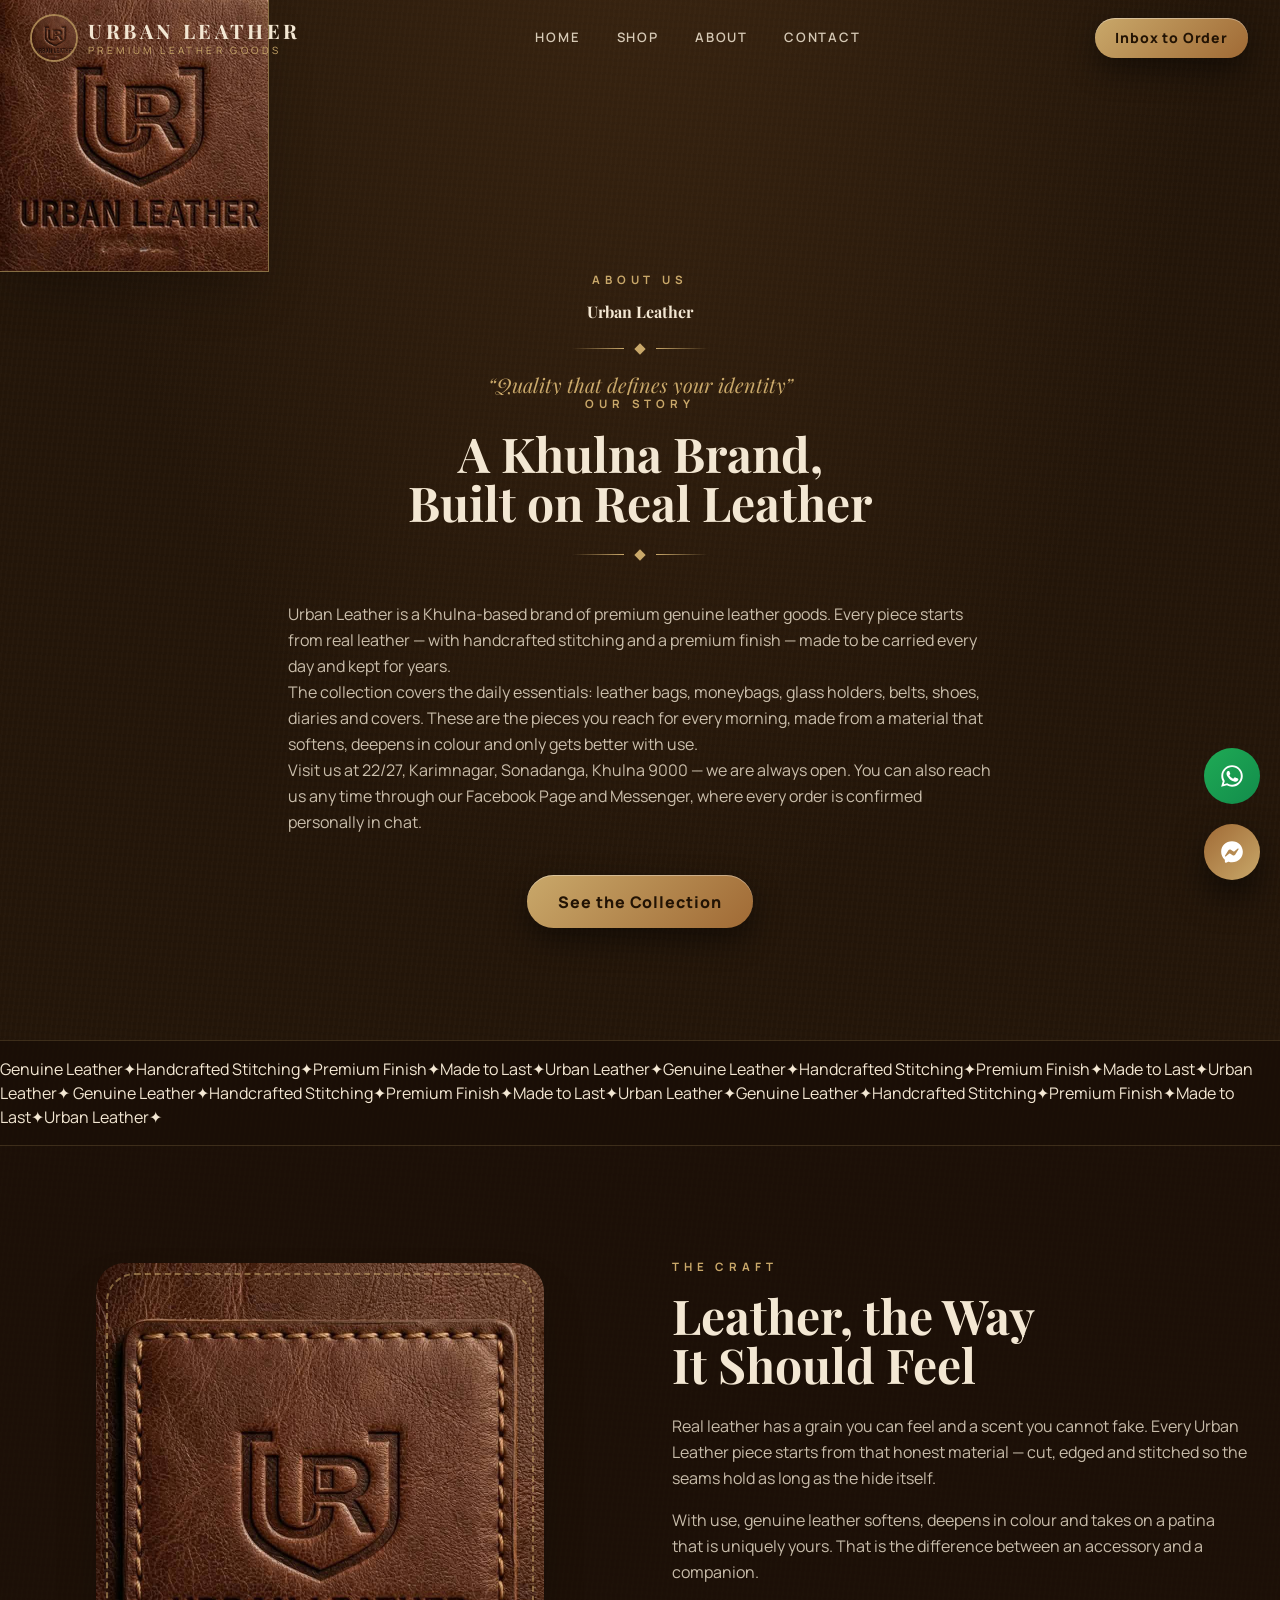
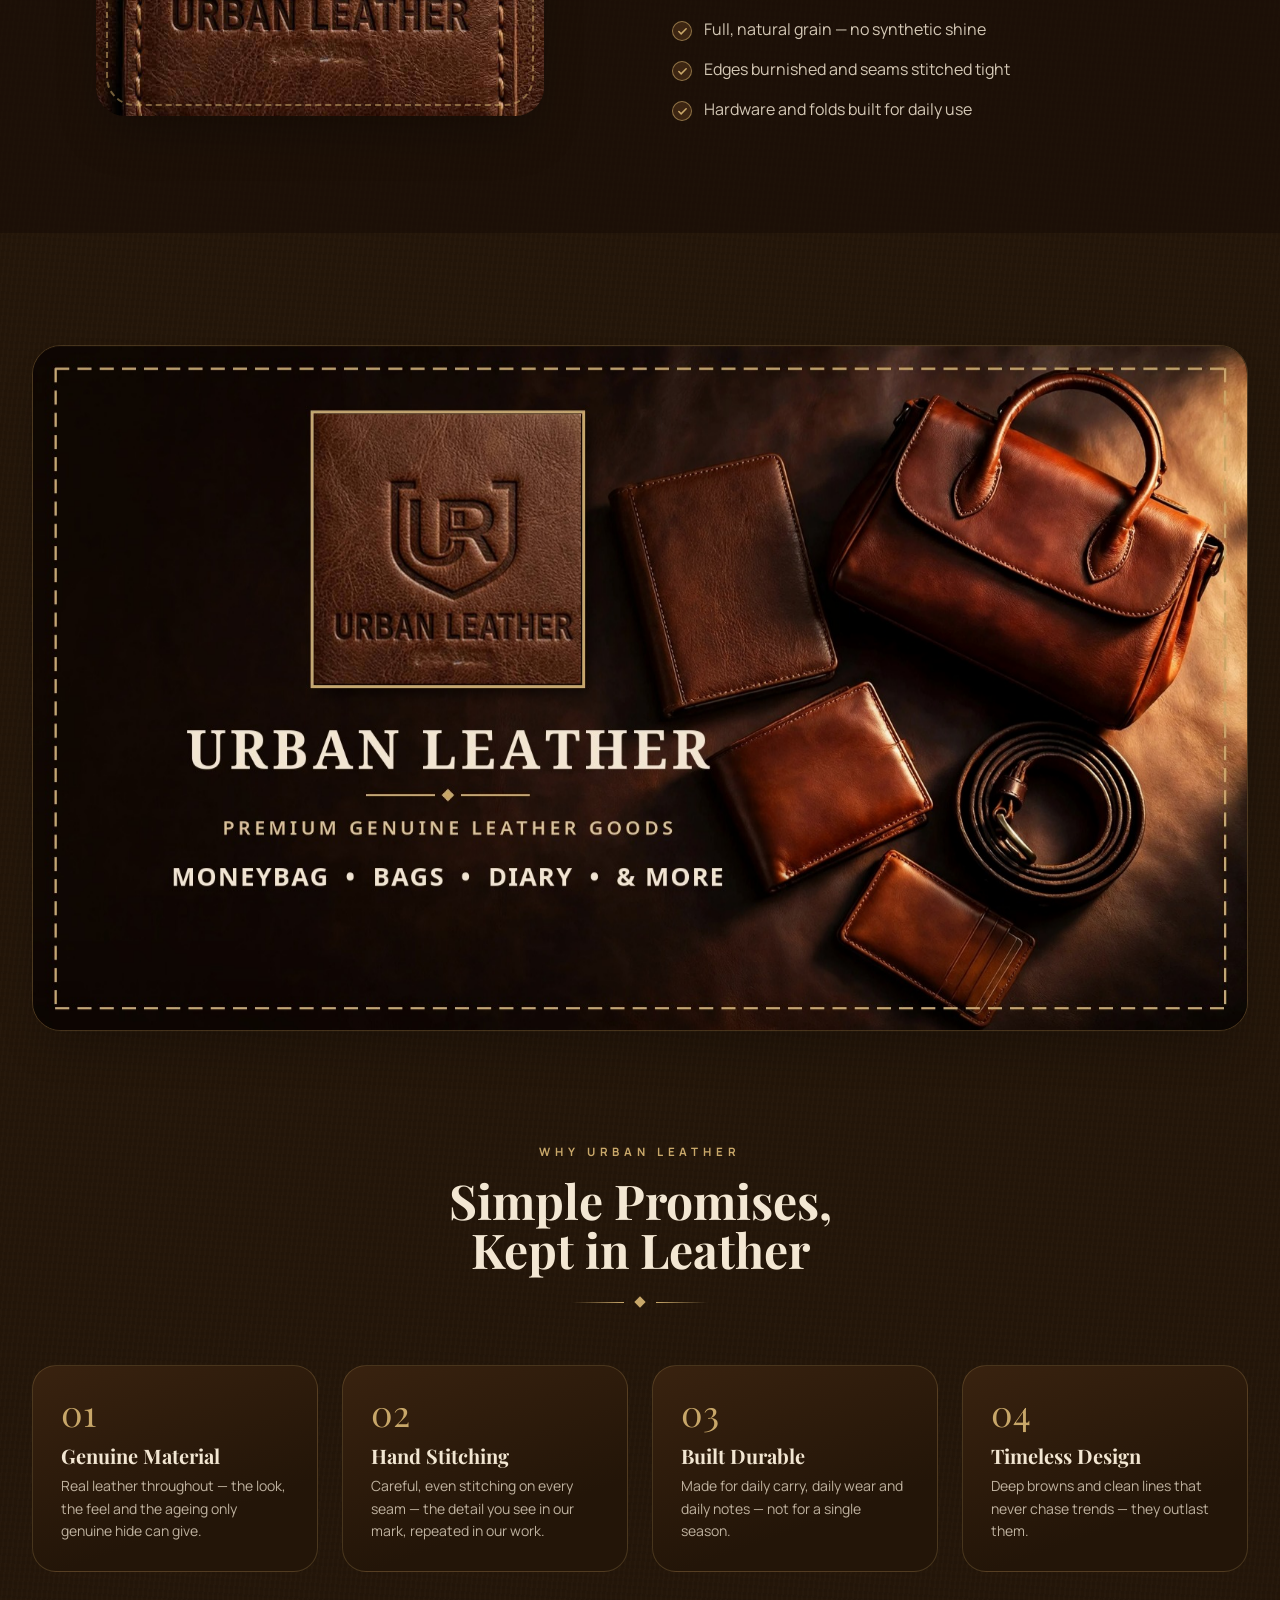
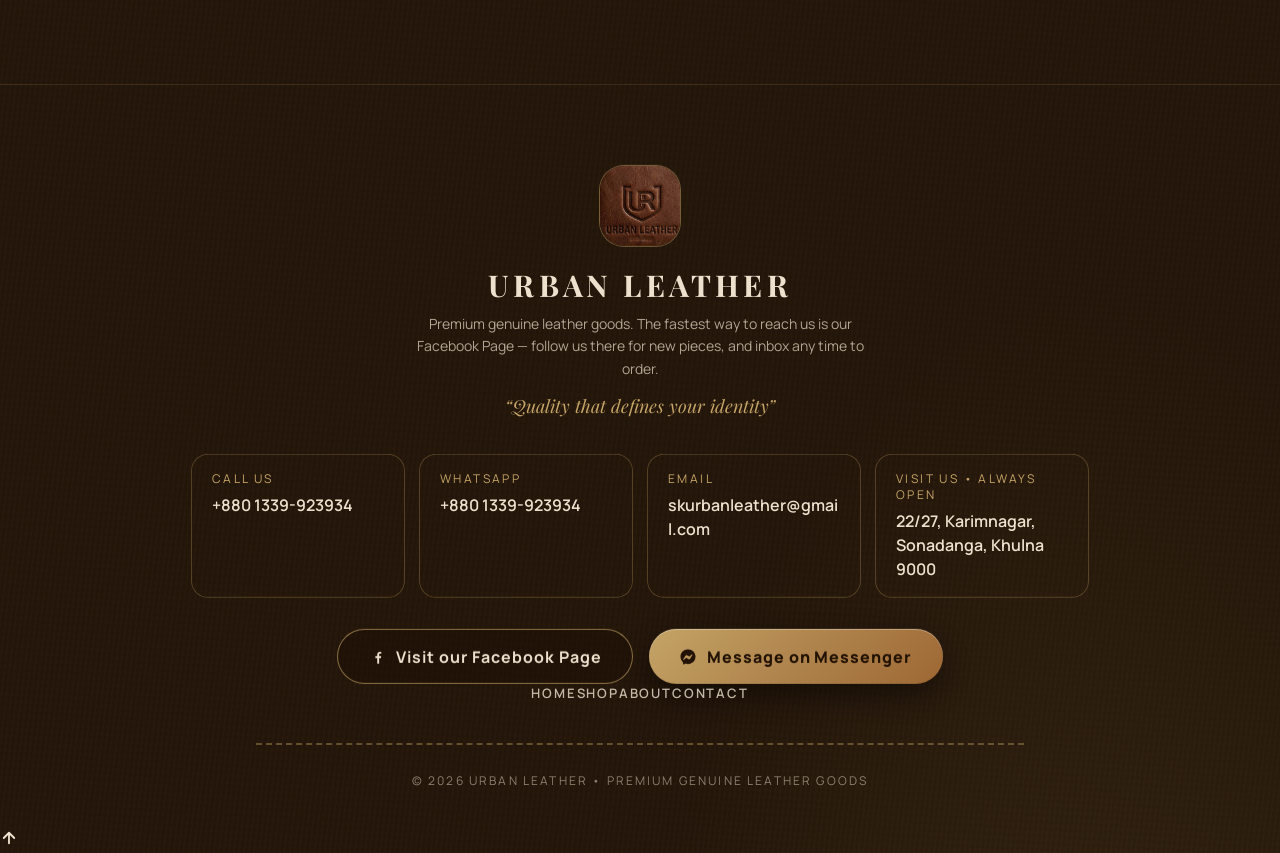
==== about.html @ 0a86188c "Multipage site: Shop, About, Contact pages" ====
<!DOCTYPE html>
<html lang="en">
<head>
<meta charset="UTF-8" />
<meta name="viewport" content="width=device-width, initial-scale=1.0" />
<title>About — Urban Leather</title>
<meta name="description" content="About Urban Leather — a Khulna-based premium genuine leather goods brand. Quality that defines your identity." />
<link rel="icon" type="image/png" href="assets/img/monogram.png" />
<link rel="preconnect" href="https://fonts.googleapis.com" />
<link rel="preconnect" href="https://fonts.gstatic.com" crossorigin />
<link href="https://fonts.googleapis.com/css2?family=Playfair+Display:ital,wght@0,500;0,600;0,700;0,800;1,500&family=Manrope:wght@400;500;600;700;800&display=swap" rel="stylesheet" />
<link rel="stylesheet" href="assets/css/style.css" />
<script>document.documentElement.classList.add('js-anim');</script>
</head>
<body class="leather-bg antialiased">

<!-- Page transition overlay -->
<div id="pageTransition" class="page-transition" aria-hidden="true">
  <img src="assets/img/monogram.png" alt="" class="w-24 h-24 rounded-[1.4rem] object-cover ring-1 ring-[#c9a86a]/60 shadow-2xl" />
</div>

<!-- ================= HEADER ================= -->
<header id="siteHeader" class="site-header fixed top-0 left-0 right-0 z-50">
  <div class="header-inner max-w-7xl mx-auto px-5 sm:px-8 h-[76px] flex items-center justify-between gap-4">
    <a href="index.html" class="flex items-center gap-3 shrink-0">
      <img src="assets/img/monogram.png" alt="Urban Leather monogram logo" class="w-11 h-11 rounded-full object-cover ring-2 ring-[#c9a86a]/70" />
      <span class="leading-none">
        <span class="display block text-lg sm:text-xl font-bold tracking-[0.18em] text-[#f3e7d3]">URBAN LEATHER</span>
        <span class="block text-[10px] tracking-[0.34em] text-[#c9a86a] mt-1">PREMIUM LEATHER GOODS</span>
      </span>
    </a>
    <nav class="hidden lg:flex items-center gap-9 text-[13px] font-semibold text-[#f3e7d3]/85" aria-label="Main navigation">
      <a class="nav-link" href="index.html">HOME</a>
      <a class="nav-link" href="shop.html">SHOP</a>
      <a class="nav-link nav-active" href="about.html" aria-current="page">ABOUT</a>
      <a class="nav-link" href="contact.html">CONTACT</a>
    </nav>
    <div class="flex items-center gap-3">
      <a href="https://m.me/61568058020640" target="_blank" rel="noopener" class="btn-gold hidden sm:inline-flex !py-2.5 !px-5 text-sm">Inbox to Order</a>
      <button id="menuBtn" class="lg:hidden w-11 h-11 grid place-items-center rounded-full border border-[#c9a86a]/40 text-[#f3e7d3]" aria-label="Open menu" aria-expanded="false">
        <svg width="20" height="20" viewBox="0 0 24 24" fill="none" stroke="currentColor" stroke-width="2" stroke-linecap="round"><path d="M4 7h16M4 12h16M4 17h16"/></svg>
      </button>
    </div>
  </div>
  <nav id="mobileMenu" class="lg:hidden hidden border-t border-[#c9a86a]/15 bg-[#180d05]/95 backdrop-blur-xl" aria-label="Mobile navigation">
    <div class="px-6 py-5 flex flex-col gap-4 text-sm font-semibold tracking-[0.14em] text-[#f3e7d3]/90">
      <a href="index.html">HOME</a>
      <a href="shop.html">SHOP</a>
      <a href="about.html" class="text-[#c9a86a]" aria-current="page">ABOUT</a>
      <a href="contact.html">CONTACT</a>
    </div>
  </nav>
</header>

<!-- ================= PAGE HERO ================= -->
<section class="relative pt-40 pb-14 sm:pt-44 sm:pb-16 overflow-hidden">
  <div class="max-w-4xl mx-auto px-5 sm:px-8 text-center">
    <p data-hero class="eyebrow">About Us</p>
    <h1 data-hero class="display text-5xl sm:text-6xl font-bold mt-4">Urban Leather</h1>
    <div data-hero class="gold-rule mt-6"><span class="diamond"></span></div>
    <p data-hero class="display italic text-[#c9a86a] text-xl mt-5">“Quality that defines your identity”</p>
  </div>
</section>

<!-- ================= BRAND STORY ================= -->
<section class="pb-24 sm:pb-28">
  <div class="max-w-3xl mx-auto px-5 sm:px-8">
    <div class="section-head text-center">
      <p class="eyebrow">Our Story</p>
      <h2 class="display text-4xl sm:text-5xl font-bold mt-4">A Khulna Brand,<br />Built on Real Leather</h2>
      <div class="gold-rule mt-6"><span class="diamond"></span></div>
    </div>
    <div data-reveal class="mt-10 space-y-6 text-[#f3e7d3]/80 leading-relaxed text-base sm:text-lg">
      <p>Urban Leather is a Khulna-based brand of premium genuine leather goods. Every piece starts from real leather — with handcrafted stitching and a premium finish — made to be carried every day and kept for years.</p>
      <p>The collection covers the daily essentials: leather bags, moneybags, glass holders, belts, shoes, diaries and covers. These are the pieces you reach for every morning, made from a material that softens, deepens in colour and only gets better with use.</p>
      <p>Visit us at 22/27, Karimnagar, Sonadanga, Khulna 9000 — we are always open. You can also reach us any time through our Facebook Page and Messenger, where every order is confirmed personally in chat.</p>
    </div>
    <div class="mt-10 text-center" data-reveal>
      <a href="shop.html" class="btn-gold">See the Collection</a>
    </div>
  </div>
</section>

<!-- ================= MARQUEE DIVIDER ================= -->
<div class="marquee border-y border-[#c9a86a]/20 bg-[#180d05]/80 py-4" aria-hidden="true">
  <div class="marquee-track">
    <span class="marquee-chunk">Genuine Leather<span class="mq-dot">✦</span>Handcrafted Stitching<span class="mq-dot">✦</span>Premium Finish<span class="mq-dot">✦</span>Made to Last<span class="mq-dot">✦</span>Urban Leather<span class="mq-dot">✦</span>Genuine Leather<span class="mq-dot">✦</span>Handcrafted Stitching<span class="mq-dot">✦</span>Premium Finish<span class="mq-dot">✦</span>Made to Last<span class="mq-dot">✦</span>Urban Leather<span class="mq-dot">✦</span></span>
    <span class="marquee-chunk">Genuine Leather<span class="mq-dot">✦</span>Handcrafted Stitching<span class="mq-dot">✦</span>Premium Finish<span class="mq-dot">✦</span>Made to Last<span class="mq-dot">✦</span>Urban Leather<span class="mq-dot">✦</span>Genuine Leather<span class="mq-dot">✦</span>Handcrafted Stitching<span class="mq-dot">✦</span>Premium Finish<span class="mq-dot">✦</span>Made to Last<span class="mq-dot">✦</span>Urban Leather<span class="mq-dot">✦</span></span>
  </div>
</div>

<!-- ================= CRAFT ================= -->
<section class="relative py-24 sm:py-28 bg-[#180d05]/60 overflow-hidden">
  <div class="max-w-7xl mx-auto px-5 sm:px-8 grid lg:grid-cols-2 gap-12 lg:gap-16 items-center">
    <div data-reveal class="relative max-w-md mx-auto w-full">
      <div class="stitch-frame rounded-[1.8rem] overflow-hidden shadow-2xl">
        <img src="assets/img/logo-original.jpg" alt="Urban Leather original patch logo — embossed UR shield on a stitched leather patch" class="parallax-img w-full h-auto block" loading="lazy" />
      </div>
    </div>
    <div data-reveal>
      <p class="eyebrow">The Craft</p>
      <h2 class="display text-4xl sm:text-5xl font-bold mt-4 leading-tight">Leather, the Way<br />It Should Feel</h2>
      <p class="mt-6 text-[#f3e7d3]/80 leading-relaxed">Real leather has a grain you can feel and a scent you cannot fake. Every Urban Leather piece starts from that honest material — cut, edged and stitched so the seams hold as long as the hide itself.</p>
      <p class="mt-4 text-[#f3e7d3]/80 leading-relaxed">With use, genuine leather softens, deepens in colour and takes on a patina that is uniquely yours. That is the difference between an accessory and a companion.</p>
      <ul class="mt-8 space-y-4 text-[#f3e7d3]/85">
        <li class="flex gap-3"><span class="mt-1 w-5 h-5 shrink-0 rounded-full bg-[#a06a35]/25 border border-[#c9a86a]/60 grid place-items-center text-[#c9a86a]"><svg width="11" height="11" viewBox="0 0 24 24" fill="none" stroke="currentColor" stroke-width="3.4" stroke-linecap="round"><path d="M4 12l5 5L20 6"/></svg></span>Full, natural grain — no synthetic shine</li>
        <li class="flex gap-3"><span class="mt-1 w-5 h-5 shrink-0 rounded-full bg-[#a06a35]/25 border border-[#c9a86a]/60 grid place-items-center text-[#c9a86a]"><svg width="11" height="11" viewBox="0 0 24 24" fill="none" stroke="currentColor" stroke-width="3.4" stroke-linecap="round"><path d="M4 12l5 5L20 6"/></svg></span>Edges burnished and seams stitched tight</li>
        <li class="flex gap-3"><span class="mt-1 w-5 h-5 shrink-0 rounded-full bg-[#a06a35]/25 border border-[#c9a86a]/60 grid place-items-center text-[#c9a86a]"><svg width="11" height="11" viewBox="0 0 24 24" fill="none" stroke="currentColor" stroke-width="3.4" stroke-linecap="round"><path d="M4 12l5 5L20 6"/></svg></span>Hardware and folds built for daily use</li>
      </ul>
    </div>
  </div>
</section>

<!-- ================= COVER IMAGE ================= -->
<section class="py-24 sm:py-28" aria-label="Urban Leather cover artwork">
  <div class="max-w-7xl mx-auto px-5 sm:px-8">
    <div class="rounded-[1.8rem] overflow-hidden border border-[#c9a86a]/25 shadow-2xl" data-reveal>
      <img src="assets/img/cover.jpg" alt="Urban Leather cover design — leather goods with the UR monogram" class="parallax-img w-full h-auto block" loading="lazy" />
    </div>
  </div>
</section>

<!-- ================= WHY US ================= -->
<section class="pb-24 sm:pb-28">
  <div class="max-w-7xl mx-auto px-5 sm:px-8">
    <div class="section-head text-center max-w-2xl mx-auto">
      <p class="eyebrow">Why Urban Leather</p>
      <h2 class="display text-4xl sm:text-5xl font-bold mt-4">Simple Promises,<br />Kept in Leather</h2>
      <div class="gold-rule mt-6"><span class="diamond"></span></div>
    </div>
    <div class="mt-14 grid sm:grid-cols-2 lg:grid-cols-4 gap-6">
      <div class="why-card leather-panel rounded-3xl p-7" data-reveal>
        <p class="display text-4xl text-[#c9a86a]">01</p>
        <h3 class="display text-xl font-bold mt-4">Genuine Material</h3>
        <p class="mt-2 text-sm leading-relaxed text-[#f3e7d3]/75">Real leather throughout — the look, the feel and the ageing only genuine hide can give.</p>
      </div>
      <div class="why-card leather-panel rounded-3xl p-7" data-reveal>
        <p class="display text-4xl text-[#c9a86a]">02</p>
        <h3 class="display text-xl font-bold mt-4">Hand Stitching</h3>
        <p class="mt-2 text-sm leading-relaxed text-[#f3e7d3]/75">Careful, even stitching on every seam — the detail you see in our mark, repeated in our work.</p>
      </div>
      <div class="why-card leather-panel rounded-3xl p-7" data-reveal>
        <p class="display text-4xl text-[#c9a86a]">03</p>
        <h3 class="display text-xl font-bold mt-4">Built Durable</h3>
        <p class="mt-2 text-sm leading-relaxed text-[#f3e7d3]/75">Made for daily carry, daily wear and daily notes — not for a single season.</p>
      </div>
      <div class="why-card leather-panel rounded-3xl p-7" data-reveal>
        <p class="display text-4xl text-[#c9a86a]">04</p>
        <h3 class="display text-xl font-bold mt-4">Timeless Design</h3>
        <p class="mt-2 text-sm leading-relaxed text-[#f3e7d3]/75">Deep browns and clean lines that never chase trends — they outlast them.</p>
      </div>
    </div>
  </div>
</section>

<!-- ================= FOOTER ================= -->
<footer class="pt-20 pb-10 border-t border-[#c9a86a]/15">
  <div class="max-w-7xl mx-auto px-5 sm:px-8 text-center">
    <img data-reveal src="assets/img/monogram.png" alt="Urban Leather monogram" class="w-20 h-20 mx-auto rounded-3xl object-cover ring-1 ring-[#c9a86a]/50" loading="lazy" />
    <p data-reveal class="display text-3xl font-bold tracking-[0.14em] mt-6">URBAN LEATHER</p>
    <p data-reveal class="text-[#f3e7d3]/70 mt-3 max-w-md mx-auto text-sm leading-relaxed">Premium genuine leather goods. The fastest way to reach us is our Facebook Page — follow us there for new pieces, and inbox any time to order.</p>
    <p data-reveal class="display italic text-[#c9a86a] mt-4 text-lg">“Quality that defines your identity”</p>
    <div data-reveal class="mt-10 grid grid-cols-1 sm:grid-cols-2 lg:grid-cols-4 gap-4 max-w-4xl mx-auto text-left">
      <a href="tel:+8801339923934" class="block rounded-2xl ring-1 ring-[#c9a86a]/30 px-5 py-4 hover:ring-[#c9a86a]/70 transition">
        <span class="block text-xs tracking-[0.2em] text-[#c9a86a]">CALL US</span>
        <span class="block mt-1.5 font-semibold text-[#f3e7d3]">+880 1339-923934</span>
      </a>
      <a href="https://wa.me/8801339923934" target="_blank" rel="noopener" class="block rounded-2xl ring-1 ring-[#c9a86a]/30 px-5 py-4 hover:ring-[#c9a86a]/70 transition">
        <span class="block text-xs tracking-[0.2em] text-[#c9a86a]">WHATSAPP</span>
        <span class="block mt-1.5 font-semibold text-[#f3e7d3]">+880 1339-923934</span>
      </a>
      <a href="mailto:skurbanleather@gmail.com" class="block rounded-2xl ring-1 ring-[#c9a86a]/30 px-5 py-4 hover:ring-[#c9a86a]/70 transition">
        <span class="block text-xs tracking-[0.2em] text-[#c9a86a]">EMAIL</span>
        <span class="block mt-1.5 font-semibold text-[#f3e7d3] break-all">skurbanleather@gmail.com</span>
      </a>
      <div class="rounded-2xl ring-1 ring-[#c9a86a]/30 px-5 py-4">
        <span class="block text-xs tracking-[0.2em] text-[#c9a86a]">VISIT US • ALWAYS OPEN</span>
        <span class="block mt-1.5 font-semibold text-[#f3e7d3]">22/27, Karimnagar, Sonadanga, Khulna 9000</span>
      </div>
    </div>
    <div data-reveal class="mt-8 flex flex-wrap justify-center gap-4">
      <a href="https://www.facebook.com/profile.php?id=61568058020640" target="_blank" rel="noopener" class="btn-outline">
        <svg width="18" height="18" viewBox="0 0 24 24" fill="currentColor" aria-hidden="true"><path d="M13.5 21v-7.2h2.4l.4-2.8h-2.8V9.2c0-.8.3-1.4 1.5-1.4h1.4V5.3c-.3 0-1.1-.1-2-.1-2 0-3.4 1.2-3.4 3.5v2.3H8.5v2.8H11V21h2.5z"/></svg>
        Visit our Facebook Page
      </a>
      <a href="https://m.me/61568058020640" target="_blank" rel="noopener" class="btn-gold">
        <svg width="18" height="18" viewBox="0 0 24 24" fill="currentColor" aria-hidden="true"><path d="M12 2C6.36 2 2 6.13 2 11.7c0 2.91 1.19 5.44 3.14 7.17.16.14.25.35.25.57l.05 1.78c.02.57.61.94 1.13.71l1.98-.89c.17-.08.36-.09.53-.02.88.32 1.83.49 2.92.49 5.64 0 10-4.13 10-9.7S17.64 2 12 2zm6.04 7.46l-3.17 5.03c-.47.74-1.46.94-2.25.46l-2.47-1.5a.6.6 0 0 0-.63 0l-3.3 2.62c-.42.33-.97-.18-.7-.64l3.17-5.03c.47-.74 1.46-.94 2.25-.46l2.47 1.5c.19.12.44.12.63 0l3.3-2.62c.42-.33.97.18.7.64z"/></svg>
        Message on Messenger
      </a>
    </div>
    <nav data-reveal class="mt-12 flex flex-wrap justify-center gap-x-9 gap-y-3 text-[13px] font-semibold tracking-[0.16em] text-[#f3e7d3]/80" aria-label="Footer navigation">
      <a class="nav-link" href="index.html">HOME</a>
      <a class="nav-link" href="shop.html">SHOP</a>
      <a class="nav-link" href="about.html">ABOUT</a>
      <a class="nav-link" href="contact.html">CONTACT</a>
    </nav>
    <hr class="stitch-line max-w-3xl mx-auto mt-10 opacity-70" />
    <p class="mt-7 text-xs tracking-[0.18em] text-[#f3e7d3]/50">© 2026 URBAN LEATHER • PREMIUM GENUINE LEATHER GOODS</p>
  </div>
</footer>

<!-- Floating WhatsApp button -->
<a href="https://wa.me/8801339923934" target="_blank" rel="noopener" aria-label="Chat with Urban Leather on WhatsApp" class="fixed bottom-24 right-5 z-50 w-14 h-14 rounded-full grid place-items-center text-white" style="background:linear-gradient(135deg,#1faa55,#128c4b);">
  <svg width="26" height="26" viewBox="0 0 24 24" fill="currentColor" aria-hidden="true"><path d="M12.04 2C6.58 2 2.13 6.45 2.13 11.91c0 1.75.46 3.45 1.32 4.95L2 22l5.25-1.38a9.9 9.9 0 0 0 4.79 1.22c5.46 0 9.9-4.45 9.9-9.91C21.94 6.45 17.5 2 12.04 2zm0 18.03a8.1 8.1 0 0 1-4.13-1.13l-.3-.18-3.12.82.83-3.04-.19-.31a8.08 8.08 0 0 1-1.24-4.28c0-4.47 3.64-8.11 8.15-8.11 4.47 0 8.11 3.64 8.11 8.11 0 4.51-3.64 8.12-8.11 8.12zm4.45-6.08c-.24-.12-1.44-.71-1.66-.79-.22-.08-.39-.12-.55.13-.16.24-.63.79-.77.97-.14.18-.28.2-.53.08-.24-.12-1.03-.38-1.96-1.21-.72-.65-1.21-1.44-1.35-1.68-.14-.25-.02-.38.11-.51.11-.11.24-.28.37-.43.12-.14.16-.24.24-.41.08-.16.04-.31-.02-.43-.06-.12-.55-1.32-.77-1.84-.2-.48-.41-.42-.57-.43h-.49c-.17 0-.43.06-.67.31-.24.25-.92.9-.92 2.19 0 1.29.94 2.54 1.07 2.71.13.18 1.85 2.83 4.49 3.97.63.27 1.12.43 1.5.56.63.2 1.21.17 1.66.1.51-.08 1.56-.64 1.9-1.27.35-.63.35-1.17.24-1.28-.1-.11-.22-.18-.47-.3z"/></svg>
</a>

<!-- Floating Messenger button -->
<a href="https://m.me/61568058020640" target="_blank" rel="noopener" aria-label="Chat with Urban Leather on Messenger" class="messenger-float fixed bottom-5 right-5 z-50 w-14 h-14 rounded-full grid place-items-center text-white" style="background:linear-gradient(135deg,#a06a35,#c9a86a);">
  <svg width="26" height="26" viewBox="0 0 24 24" fill="currentColor" aria-hidden="true"><path d="M12 2C6.36 2 2 6.13 2 11.7c0 2.91 1.19 5.44 3.14 7.17.16.14.25.35.25.57l.05 1.78c.02.57.61.94 1.13.71l1.98-.89c.17-.08.36-.09.53-.02.88.32 1.83.49 2.92.49 5.64 0 10-4.13 10-9.7S17.64 2 12 2zm6.04 7.46l-3.17 5.03c-.47.74-1.46.94-2.25.46l-2.47-1.5a.6.6 0 0 0-.63 0l-3.3 2.62c-.42.33-.97-.18-.7-.64l3.17-5.03c.47-.74 1.46-.94 2.25-.46l2.47 1.5c.19.12.44.12.63 0l3.3-2.62c.42-.33.97.18.7.64z"/></svg>
</a>

<!-- Back to top -->
<button id="toTop" class="to-top" aria-label="Back to top">
  <svg width="18" height="18" viewBox="0 0 24 24" fill="none" stroke="currentColor" stroke-width="2.4" stroke-linecap="round" stroke-linejoin="round"><path d="M12 19V5M5 12l7-7 7 7"/></svg>
</button>

<script src="assets/js/vendor/gsap.min.js"></script>
<script src="assets/js/vendor/ScrollTrigger.min.js"></script>
<script src="assets/js/main.js"></script>
</body>
</html>
---- assets/css/style.css ----
/*! tailwindcss v4.3.3 | MIT License | https://tailwindcss.com */
@layer properties{@supports (((-webkit-hyphens:none)) and (not (margin-trim:inline))) or ((-moz-orient:inline) and (not (color:rgb(from red r g b)))){*,:before,:after,::backdrop{--tw-translate-x:0;--tw-translate-y:0;--tw-translate-z:0;--tw-space-y-reverse:0;--tw-border-style:solid;--tw-leading:initial;--tw-font-weight:initial;--tw-tracking:initial;--tw-shadow:0 0 #0000;--tw-shadow-color:initial;--tw-shadow-alpha:100%;--tw-inset-shadow:0 0 #0000;--tw-inset-shadow-color:initial;--tw-inset-shadow-alpha:100%;--tw-ring-color:initial;--tw-ring-shadow:0 0 #0000;--tw-inset-ring-color:initial;--tw-inset-ring-shadow:0 0 #0000;--tw-ring-inset:initial;--tw-ring-offset-width:0px;--tw-ring-offset-color:#fff;--tw-ring-offset-shadow:0 0 #0000;--tw-backdrop-blur:initial;--tw-backdrop-brightness:initial;--tw-backdrop-contrast:initial;--tw-backdrop-grayscale:initial;--tw-backdrop-hue-rotate:initial;--tw-backdrop-invert:initial;--tw-backdrop-opacity:initial;--tw-backdrop-saturate:initial;--tw-backdrop-sepia:initial}}}@layer theme{:root,:host{--font-sans:-apple-system, BlinkMacSystemFont, "Segoe UI", Roboto, "Helvetica Neue", "Noto Sans", Arial, sans-serif, "Apple Color Emoji", "Segoe UI Emoji", "Segoe UI Symbol", "Noto Color Emoji";--font-mono:ui-monospace, SFMono-Regular, Menlo, Monaco, Consolas, "Liberation Mono", "Courier New", monospace;--color-white:#fff;--spacing:.25rem;--container-md:28rem;--container-xl:36rem;--container-2xl:42rem;--container-3xl:48rem;--container-4xl:56rem;--container-5xl:64rem;--container-7xl:80rem;--text-xs:.75rem;--text-xs--line-height:calc(1 / .75);--text-sm:.875rem;--text-sm--line-height:calc(1.25 / .875);--text-base:1rem;--text-base--line-height:calc(1.5 / 1);--text-lg:1.125rem;--text-lg--line-height:calc(1.75 / 1.125);--text-xl:1.25rem;--text-xl--line-height:calc(1.75 / 1.25);--text-2xl:1.5rem;--text-2xl--line-height:calc(2 / 1.5);--text-3xl:1.875rem;--text-3xl--line-height:calc(2.25 / 1.875);--text-4xl:2.25rem;--text-4xl--line-height:calc(2.5 / 2.25);--text-5xl:3rem;--text-5xl--line-height:1;--text-7xl:4.5rem;--text-7xl--line-height:1;--font-weight-medium:500;--font-weight-semibold:600;--font-weight-bold:700;--font-weight-extrabold:800;--tracking-normal:0em;--tracking-wide:.025em;--leading-tight:1.25;--leading-relaxed:1.625;--radius-xl:.75rem;--radius-2xl:1rem;--radius-3xl:1.5rem;--animate-bounce:bounce 1s infinite;--blur-xl:24px;--default-transition-duration:.15s;--default-transition-timing-function:cubic-bezier(.4, 0, .2, 1);--default-font-family:var(--font-sans);--default-mono-font-family:var(--font-mono)}}@layer base{*,:after,:before,::backdrop{box-sizing:border-box;border:0 solid;margin:0;padding:0}::file-selector-button{box-sizing:border-box;border:0 solid;margin:0;padding:0}html,:host{-webkit-text-size-adjust:100%;tab-size:4;line-height:1.5;font-family:var(--default-font-family,-apple-system, BlinkMacSystemFont, "Segoe UI", Roboto, "Helvetica Neue", "Noto Sans", Arial, sans-serif, "Apple Color Emoji", "Segoe UI Emoji", "Segoe UI Symbol", "Noto Color Emoji");font-feature-settings:var(--default-font-feature-settings,normal);font-variation-settings:var(--default-font-variation-settings,normal);-webkit-tap-highlight-color:transparent}hr{height:0;color:inherit;border-top-width:1px}abbr:where([title]){-webkit-text-decoration:underline dotted;text-decoration:underline dotted}h1,h2,h3,h4,h5,h6{font-size:inherit;font-weight:inherit}a{color:inherit;-webkit-text-decoration:inherit;-webkit-text-decoration:inherit;-webkit-text-decoration:inherit;text-decoration:inherit}b,strong{font-weight:bolder}code,kbd,samp,pre{font-family:var(--default-mono-font-family,ui-monospace, SFMono-Regular, Menlo, Monaco, Consolas, "Liberation Mono", "Courier New", monospace);font-feature-settings:var(--default-mono-font-feature-settings,normal);font-variation-settings:var(--default-mono-font-variation-settings,normal);font-size:1em}small{font-size:80%}sub,sup{vertical-align:baseline;font-size:75%;line-height:0;position:relative}sub{bottom:-.25em}sup{top:-.5em}table{text-indent:0;border-color:inherit;border-collapse:collapse}:-moz-focusring:where(:not(iframe)){outline:auto}progress{vertical-align:baseline}summary{display:list-item}ol,ul,menu{list-style:none}img,svg,video,canvas,audio,iframe,embed,object{vertical-align:middle;display:block}img,video{max-width:100%;height:auto}button,input,select,optgroup,textarea{font:inherit;font-feature-settings:inherit;font-variation-settings:inherit;letter-spacing:inherit;color:inherit;opacity:1;background-color:#0000;border-radius:0}::file-selector-button{font:inherit;font-feature-settings:inherit;font-variation-settings:inherit;letter-spacing:inherit;color:inherit;opacity:1;background-color:#0000;border-radius:0}:where(select:is([multiple],[size])) optgroup{font-weight:bolder}:where(select:is([multiple],[size])) optgroup option{padding-inline-start:20px}::file-selector-button{margin-inline-end:4px}::placeholder{opacity:1}@supports (not ((-webkit-appearance:-apple-pay-button))) or (contain-intrinsic-size:1px){::placeholder{color:currentColor}@supports (color:color-mix(in lab, red, red)){::placeholder{color:color-mix(in oklab, currentcolor 50%, transparent)}}}textarea{resize:vertical}::-webkit-search-decoration{-webkit-appearance:none}::-webkit-date-and-time-value{min-height:1lh;text-align:inherit}::-webkit-datetime-edit{display:inline-flex}::-webkit-datetime-edit-fields-wrapper{padding:0}::-webkit-datetime-edit{padding-block:0}::-webkit-datetime-edit-year-field{padding-block:0}::-webkit-datetime-edit-month-field{padding-block:0}::-webkit-datetime-edit-day-field{padding-block:0}::-webkit-datetime-edit-hour-field{padding-block:0}::-webkit-datetime-edit-minute-field{padding-block:0}::-webkit-datetime-edit-second-field{padding-block:0}::-webkit-datetime-edit-millisecond-field{padding-block:0}::-webkit-datetime-edit-meridiem-field{padding-block:0}::-webkit-calendar-picker-indicator{line-height:1}:-moz-ui-invalid{box-shadow:none}button,input:where([type=button],[type=reset],[type=submit]){appearance:button}::file-selector-button{appearance:button}::-webkit-inner-spin-button{height:auto}::-webkit-outer-spin-button{height:auto}[hidden]:where(:not([hidden=until-found])){display:none!important}}@layer components;@layer utilities{.absolute{position:absolute}.fixed{position:fixed}.relative{position:relative}.static{position:static}.inset-0{inset:0}.top-0{top:0}.right-0{right:0}.right-5{right:calc(var(--spacing) * 5)}.bottom-5{bottom:calc(var(--spacing) * 5)}.bottom-7{bottom:calc(var(--spacing) * 7)}.bottom-24{bottom:calc(var(--spacing) * 24)}.left-0{left:0}.left-1\/2{left:50%}.z-10{z-index:10}.z-50{z-index:50}.mx-auto{margin-inline:auto}.mt-1{margin-top:var(--spacing)}.mt-1\.5{margin-top:calc(var(--spacing) * 1.5)}.mt-2{margin-top:calc(var(--spacing) * 2)}.mt-3{margin-top:calc(var(--spacing) * 3)}.mt-4{margin-top:calc(var(--spacing) * 4)}.mt-5{margin-top:calc(var(--spacing) * 5)}.mt-6{margin-top:calc(var(--spacing) * 6)}.mt-7{margin-top:calc(var(--spacing) * 7)}.mt-8{margin-top:calc(var(--spacing) * 8)}.mt-9{margin-top:calc(var(--spacing) * 9)}.mt-10{margin-top:calc(var(--spacing) * 10)}.mt-14{margin-top:calc(var(--spacing) * 14)}.mb-2{margin-bottom:calc(var(--spacing) * 2)}.block{display:block}.flex{display:flex}.grid{display:grid}.hidden{display:none}.h-5{height:calc(var(--spacing) * 5)}.h-11{height:calc(var(--spacing) * 11)}.h-14{height:calc(var(--spacing) * 14)}.h-20{height:calc(var(--spacing) * 20)}.h-32{height:calc(var(--spacing) * 32)}.h-56{height:calc(var(--spacing) * 56)}.h-\[76px\]{height:76px}.h-\[115\%\]{height:115%}.h-auto{height:auto}.h-full{height:100%}.min-h-\[100svh\]{min-height:100svh}.w-5{width:calc(var(--spacing) * 5)}.w-11{width:calc(var(--spacing) * 11)}.w-14{width:calc(var(--spacing) * 14)}.w-20{width:calc(var(--spacing) * 20)}.w-32{width:calc(var(--spacing) * 32)}.w-full{width:100%}.max-w-2xl{max-width:var(--container-2xl)}.max-w-3xl{max-width:var(--container-3xl)}.max-w-4xl{max-width:var(--container-4xl)}.max-w-5xl{max-width:var(--container-5xl)}.max-w-7xl{max-width:var(--container-7xl)}.max-w-md{max-width:var(--container-md)}.max-w-xl{max-width:var(--container-xl)}.shrink-0{flex-shrink:0}.-translate-x-1\/2{--tw-translate-x:calc(calc(1 / 2 * 100%) * -1);translate:var(--tw-translate-x) var(--tw-translate-y)}.animate-bounce{animation:var(--animate-bounce)}.grid-cols-1{grid-template-columns:repeat(1,minmax(0,1fr))}.grid-cols-2{grid-template-columns:repeat(2,minmax(0,1fr))}.flex-col{flex-direction:column}.flex-wrap{flex-wrap:wrap}.place-items-center{place-items:center}.items-center{align-items:center}.justify-between{justify-content:space-between}.justify-center{justify-content:center}.gap-3{gap:calc(var(--spacing) * 3)}.gap-4{gap:calc(var(--spacing) * 4)}.gap-5{gap:calc(var(--spacing) * 5)}.gap-6{gap:calc(var(--spacing) * 6)}.gap-9{gap:calc(var(--spacing) * 9)}.gap-12{gap:calc(var(--spacing) * 12)}:where(.space-y-4>:not(:last-child)){--tw-space-y-reverse:0;margin-block-start:calc(calc(var(--spacing) * 4) * var(--tw-space-y-reverse));margin-block-end:calc(calc(var(--spacing) * 4) * calc(1 - var(--tw-space-y-reverse)))}.overflow-hidden{overflow:hidden}.rounded-2xl{border-radius:var(--radius-2xl)}.rounded-3xl{border-radius:var(--radius-3xl)}.rounded-\[1\.6rem\]{border-radius:1.6rem}.rounded-\[1\.8rem\]{border-radius:1.8rem}.rounded-full{border-radius:3.40282e38px}.rounded-xl{border-radius:var(--radius-xl)}.border{border-style:var(--tw-border-style);border-width:1px}.border-y{border-block-style:var(--tw-border-style);border-block-width:1px}.border-t{border-top-style:var(--tw-border-style);border-top-width:1px}.border-\[\#c9a86a\]\/15{border-color:oklab(74.7223% .0117821 .0882389/.15)}.border-\[\#c9a86a\]\/20{border-color:oklab(74.7223% .0117821 .0882389/.2)}.border-\[\#c9a86a\]\/25{border-color:oklab(74.7223% .0117821 .0882389/.25)}.border-\[\#c9a86a\]\/30{border-color:oklab(74.7223% .0117821 .0882389/.3)}.border-\[\#c9a86a\]\/40{border-color:oklab(74.7223% .0117821 .0882389/.4)}.border-\[\#c9a86a\]\/60{border-color:oklab(74.7223% .0117821 .0882389/.6)}.bg-\[\#1d1108\]\/70{background-color:oklab(19.1239% .0140879 .0222339/.7)}.bg-\[\#180d05\]\/60{background-color:oklab(17.1892% .0129418 .0218256/.6)}.bg-\[\#180d05\]\/80{background-color:oklab(17.1892% .0129418 .0218256/.8)}.bg-\[\#180d05\]\/95{background-color:oklab(17.1892% .0129418 .0218256/.95)}.bg-\[\#a06a35\]\/25{background-color:oklab(57.1074% .0441881 .0869686/.25)}.object-cover{object-fit:cover}.object-center{object-position:center}.p-4{padding:calc(var(--spacing) * 4)}.p-6{padding:calc(var(--spacing) * 6)}.p-7{padding:calc(var(--spacing) * 7)}.p-8{padding:calc(var(--spacing) * 8)}.\!px-5{padding-inline:calc(var(--spacing) * 5)!important}.px-5{padding-inline:calc(var(--spacing) * 5)}.px-6{padding-inline:calc(var(--spacing) * 6)}.\!py-2\.5{padding-block:calc(var(--spacing) * 2.5)!important}.py-4{padding-block:calc(var(--spacing) * 4)}.py-5{padding-block:calc(var(--spacing) * 5)}.py-6{padding-block:calc(var(--spacing) * 6)}.py-24{padding-block:calc(var(--spacing) * 24)}.pt-20{padding-top:calc(var(--spacing) * 20)}.pt-32{padding-top:calc(var(--spacing) * 32)}.pb-10{padding-bottom:calc(var(--spacing) * 10)}.pb-24{padding-bottom:calc(var(--spacing) * 24)}.text-center{text-align:center}.text-left{text-align:left}.text-2xl{font-size:var(--text-2xl);line-height:var(--tw-leading,var(--text-2xl--line-height))}.text-3xl{font-size:var(--text-3xl);line-height:var(--tw-leading,var(--text-3xl--line-height))}.text-4xl{font-size:var(--text-4xl);line-height:var(--tw-leading,var(--text-4xl--line-height))}.text-base{font-size:var(--text-base);line-height:var(--tw-leading,var(--text-base--line-height))}.text-lg{font-size:var(--text-lg);line-height:var(--tw-leading,var(--text-lg--line-height))}.text-sm{font-size:var(--text-sm);line-height:var(--tw-leading,var(--text-sm--line-height))}.text-xl{font-size:var(--text-xl);line-height:var(--tw-leading,var(--text-xl--line-height))}.text-xs{font-size:var(--text-xs);line-height:var(--tw-leading,var(--text-xs--line-height))}.text-\[10px\]{font-size:10px}.text-\[13\.5vw\]{font-size:13.5vw}.text-\[13px\]{font-size:13px}.leading-none{--tw-leading:1;line-height:1}.leading-relaxed{--tw-leading:var(--leading-relaxed);line-height:var(--leading-relaxed)}.leading-tight{--tw-leading:var(--leading-tight);line-height:var(--leading-tight)}.font-bold{--tw-font-weight:var(--font-weight-bold);font-weight:var(--font-weight-bold)}.font-extrabold{--tw-font-weight:var(--font-weight-extrabold);font-weight:var(--font-weight-extrabold)}.font-medium{--tw-font-weight:var(--font-weight-medium);font-weight:var(--font-weight-medium)}.font-semibold{--tw-font-weight:var(--font-weight-semibold);font-weight:var(--font-weight-semibold)}.tracking-\[0\.2em\]{--tw-tracking:.2em;letter-spacing:.2em}.tracking-\[0\.14em\]{--tw-tracking:.14em;letter-spacing:.14em}.tracking-\[0\.18em\]{--tw-tracking:.18em;letter-spacing:.18em}.tracking-\[0\.34em\]{--tw-tracking:.34em;letter-spacing:.34em}.tracking-normal{--tw-tracking:var(--tracking-normal);letter-spacing:var(--tracking-normal)}.tracking-wide{--tw-tracking:var(--tracking-wide);letter-spacing:var(--tracking-wide)}.break-all{word-break:break-all}.whitespace-pre-line{white-space:pre-line}.text-\[\#c9a86a\]{color:#c9a86a}.text-\[\#f3e7d3\]{color:#f3e7d3}.text-\[\#f3e7d3\]\/50{color:oklab(93.2167% .00480095 .0291817/.5)}.text-\[\#f3e7d3\]\/55{color:oklab(93.2167% .00480095 .0291817/.55)}.text-\[\#f3e7d3\]\/70{color:oklab(93.2167% .00480095 .0291817/.7)}.text-\[\#f3e7d3\]\/75{color:oklab(93.2167% .00480095 .0291817/.75)}.text-\[\#f3e7d3\]\/80{color:oklab(93.2167% .00480095 .0291817/.8)}.text-\[\#f3e7d3\]\/85{color:oklab(93.2167% .00480095 .0291817/.85)}.text-\[\#f3e7d3\]\/90{color:oklab(93.2167% .00480095 .0291817/.9)}.text-white{color:var(--color-white)}.italic{font-style:italic}.antialiased{-webkit-font-smoothing:antialiased;-moz-osx-font-smoothing:grayscale}.opacity-70{opacity:.7}.shadow-2xl{--tw-shadow:0 25px 50px -12px var(--tw-shadow-color,#00000040);box-shadow:var(--tw-inset-shadow), var(--tw-inset-ring-shadow), var(--tw-ring-offset-shadow), var(--tw-ring-shadow), var(--tw-shadow)}.ring-1{--tw-ring-shadow:var(--tw-ring-inset,) 0 0 0 calc(1px + var(--tw-ring-offset-width)) var(--tw-ring-color,currentcolor);box-shadow:var(--tw-inset-shadow), var(--tw-inset-ring-shadow), var(--tw-ring-offset-shadow), var(--tw-ring-shadow), var(--tw-shadow)}.ring-2{--tw-ring-shadow:var(--tw-ring-inset,) 0 0 0 calc(2px + var(--tw-ring-offset-width)) var(--tw-ring-color,currentcolor);box-shadow:var(--tw-inset-shadow), var(--tw-inset-ring-shadow), var(--tw-ring-offset-shadow), var(--tw-ring-shadow), var(--tw-shadow)}.ring-\[\#c9a86a\]\/30{--tw-ring-color:oklab(74.7223% .0117821 .0882389/.3)}.ring-\[\#c9a86a\]\/50{--tw-ring-color:oklab(74.7223% .0117821 .0882389/.5)}.ring-\[\#c9a86a\]\/60{--tw-ring-color:oklab(74.7223% .0117821 .0882389/.6)}.ring-\[\#c9a86a\]\/70{--tw-ring-color:oklab(74.7223% .0117821 .0882389/.7)}.backdrop-blur-xl{--tw-backdrop-blur:blur(var(--blur-xl));-webkit-backdrop-filter:var(--tw-backdrop-blur,) var(--tw-backdrop-brightness,) var(--tw-backdrop-contrast,) var(--tw-backdrop-grayscale,) var(--tw-backdrop-hue-rotate,) var(--tw-backdrop-invert,) var(--tw-backdrop-opacity,) var(--tw-backdrop-saturate,) var(--tw-backdrop-sepia,);backdrop-filter:var(--tw-backdrop-blur,) var(--tw-backdrop-brightness,) var(--tw-backdrop-contrast,) var(--tw-backdrop-grayscale,) var(--tw-backdrop-hue-rotate,) var(--tw-backdrop-invert,) var(--tw-backdrop-opacity,) var(--tw-backdrop-saturate,) var(--tw-backdrop-sepia,)}.transition{transition-property:color,background-color,border-color,outline-color,text-decoration-color,fill,stroke,--tw-gradient-from,--tw-gradient-via,--tw-gradient-to,opacity,box-shadow,transform,translate,scale,rotate,filter,-webkit-backdrop-filter,backdrop-filter,display,content-visibility,overlay,pointer-events;transition-timing-function:var(--tw-ease,var(--default-transition-timing-function));transition-duration:var(--tw-duration,var(--default-transition-duration))}@media (hover:hover){.hover\:ring-\[\#c9a86a\]\/70:hover{--tw-ring-color:oklab(74.7223% .0117821 .0882389/.7)}}@media (min-width:40rem){.sm\:hidden{display:none}.sm\:inline-flex{display:inline-flex}.sm\:h-40{height:calc(var(--spacing) * 40)}.sm\:w-40{width:calc(var(--spacing) * 40)}.sm\:grid-cols-2{grid-template-columns:repeat(2,minmax(0,1fr))}.sm\:p-10{padding:calc(var(--spacing) * 10)}.sm\:px-8{padding-inline:calc(var(--spacing) * 8)}.sm\:py-28{padding-block:calc(var(--spacing) * 28)}.sm\:pb-28{padding-bottom:calc(var(--spacing) * 28)}.sm\:text-5xl{font-size:var(--text-5xl);line-height:var(--tw-leading,var(--text-5xl--line-height))}.sm\:text-7xl{font-size:var(--text-7xl);line-height:var(--tw-leading,var(--text-7xl--line-height))}.sm\:text-xl{font-size:var(--text-xl);line-height:var(--tw-leading,var(--text-xl--line-height))}}@media (min-width:48rem){.md\:grid-cols-3{grid-template-columns:repeat(3,minmax(0,1fr))}}@media (min-width:64rem){.lg\:flex{display:flex}.lg\:hidden{display:none}.lg\:grid-cols-2{grid-template-columns:repeat(2,minmax(0,1fr))}.lg\:grid-cols-4{grid-template-columns:repeat(4,minmax(0,1fr))}.lg\:gap-16{gap:calc(var(--spacing) * 16)}.lg\:text-\[6\.2rem\]{font-size:6.2rem}}@media (min-width:80rem){.xl\:grid-cols-4{grid-template-columns:repeat(4,minmax(0,1fr))}}}@property --tw-translate-x{syntax:"*";inherits:false;initial-value:0}@property --tw-translate-y{syntax:"*";inherits:false;initial-value:0}@property --tw-translate-z{syntax:"*";inherits:false;initial-value:0}@property --tw-space-y-reverse{syntax:"*";inherits:false;initial-value:0}@property --tw-border-style{syntax:"*";inherits:false;initial-value:solid}@property --tw-leading{syntax:"*";inherits:false}@property --tw-font-weight{syntax:"*";inherits:false}@property --tw-tracking{syntax:"*";inherits:false}@property --tw-shadow{syntax:"*";inherits:false;initial-value:0 0 #0000}@property --tw-shadow-color{syntax:"*";inherits:false}@property --tw-shadow-alpha{syntax:"<percentage>";inherits:false;initial-value:100%}@property --tw-inset-shadow{syntax:"*";inherits:false;initial-value:0 0 #0000}@property --tw-inset-shadow-color{syntax:"*";inherits:false}@property --tw-inset-shadow-alpha{syntax:"<percentage>";inherits:false;initial-value:100%}@property --tw-ring-color{syntax:"*";inherits:false}@property --tw-ring-shadow{syntax:"*";inherits:false;initial-value:0 0 #0000}@property --tw-inset-ring-color{syntax:"*";inherits:false}@property --tw-inset-ring-shadow{syntax:"*";inherits:false;initial-value:0 0 #0000}@property --tw-ring-inset{syntax:"*";inherits:false}@property --tw-ring-offset-width{syntax:"<length>";inherits:false;initial-value:0}@property --tw-ring-offset-color{syntax:"*";inherits:false;initial-value:#fff}@property --tw-ring-offset-shadow{syntax:"*";inherits:false;initial-value:0 0 #0000}@property --tw-backdrop-blur{syntax:"*";inherits:false}@property --tw-backdrop-brightness{syntax:"*";inherits:false}@property --tw-backdrop-contrast{syntax:"*";inherits:false}@property --tw-backdrop-grayscale{syntax:"*";inherits:false}@property --tw-backdrop-hue-rotate{syntax:"*";inherits:false}@property --tw-backdrop-invert{syntax:"*";inherits:false}@property --tw-backdrop-opacity{syntax:"*";inherits:false}@property --tw-backdrop-saturate{syntax:"*";inherits:false}@property --tw-backdrop-sepia{syntax:"*";inherits:false}@keyframes bounce{0%,to{animation-timing-function:cubic-bezier(.8,0,1,1);transform:translateY(-25%)}50%{animation-timing-function:cubic-bezier(0,0,.2,1);transform:none}}
html{scroll-behavior:smooth}body{background:#1d1108;color:#f3e7d3;font-family:"Manrope","Segoe UI",sans-serif;overflow-x:hidden}::selection{background:#a06a35;color:#f3e7d3}::-webkit-scrollbar{width:10px}::-webkit-scrollbar-track{background:#241609}::-webkit-scrollbar-thumb{background:#4a2c14;border-radius:8px}::-webkit-scrollbar-thumb:hover{background:#a06a35}.leather-bg{background-color:#241609;background-image:radial-gradient(ellipse 80% 55% at 50% -10%, rgba(160, 106, 53, 0.22), transparent 60%),radial-gradient(ellipse 60% 40% at 85% 110%, rgba(201, 168, 106, 0.1), transparent 60%),repeating-linear-gradient(97deg, rgba(255, 255, 255, 0.012) 0 2px, transparent 2px 5px),repeating-linear-gradient(3deg, rgba(0, 0, 0, 0.05) 0 3px, transparent 3px 7px)}.leather-panel{background:linear-gradient(160deg, rgb(22.717181788%, 13.827849784%, 6.420073114%) 0%, #241609 70%);border:1px solid rgba(201,168,106,.22)}.stitch-frame{position:relative}.stitch-frame::after{content:"";position:absolute;inset:10px;border:2px dashed rgba(201,168,106,.55);border-radius:inherit;pointer-events:none}.stitch-line{border:none;border-top:2px dashed rgba(201,168,106,.55)}.eyebrow{font-family:"Manrope","Segoe UI",sans-serif;letter-spacing:.42em;text-transform:uppercase;font-size:.72rem;font-weight:700;color:#c9a86a}.display{font-family:"Playfair Display",Georgia,serif;line-height:1.02}.gold-rule{display:inline-flex;align-items:center;gap:.75rem}.gold-rule::before,.gold-rule::after{content:"";height:1px;width:52px;background:linear-gradient(90deg, transparent, #c9a86a)}.gold-rule::after{background:linear-gradient(90deg, #c9a86a, transparent)}.gold-rule .diamond{width:8px;height:8px;background:#c9a86a;transform:rotate(45deg);display:inline-block}.btn-gold{display:inline-flex;align-items:center;gap:.6rem;background:linear-gradient(135deg, #c9a86a 0%, #a06a35 100%);color:#221304;font-weight:800;letter-spacing:.06em;padding:.9rem 1.9rem;border-radius:999px;box-shadow:0 12px 30px rgba(0,0,0,.45),inset 0 1px 0 rgba(255,255,255,.35);transition:transform .35s cubic-bezier(0.22, 1, 0.36, 1),box-shadow .35s}.btn-gold:hover{transform:translateY(-3px);box-shadow:0 20px 38px rgba(0,0,0,.55),inset 0 1px 0 rgba(255,255,255,.35)}.btn-outline{display:inline-flex;align-items:center;gap:.6rem;border:1px solid rgba(201,168,106,.65);color:#f3e7d3;font-weight:700;letter-spacing:.06em;padding:.9rem 1.9rem;border-radius:999px;backdrop-filter:blur(6px);background:rgba(29,17,8,.35);transition:transform .35s cubic-bezier(0.22, 1, 0.36, 1),background .35s,border-color .35s}.btn-outline:hover{transform:translateY(-3px);background:rgba(160,106,53,.25);border-color:#c9a86a}.site-header{transition:background .4s,box-shadow .4s,border-color .4s;border-bottom:1px solid rgba(0,0,0,0)}.site-header.scrolled{background:rgba(24,13,5,.88);backdrop-filter:blur(14px);border-color:rgba(201,168,106,.18);box-shadow:0 14px 34px rgba(0,0,0,.4)}.nav-link{position:relative;letter-spacing:.14em}.nav-link::after{content:"";position:absolute;left:0;bottom:-6px;height:1px;width:100%;background:#c9a86a;transform:scaleX(0);transform-origin:right;transition:transform .4s cubic-bezier(0.22, 1, 0.36, 1)}.nav-link:hover::after{transform:scaleX(1);transform-origin:left}.hero-bg{will-change:transform}.hero-vignette{background:linear-gradient(180deg, rgba(29, 17, 8, 0.62) 0%, rgba(29, 17, 8, 0.35) 40%, rgba(29, 17, 8, 0.92) 100%),radial-gradient(ellipse 90% 60% at 50% 42%, transparent 30%, rgba(20, 10, 3, 0.55) 100%)}.product-card{background:linear-gradient(165deg, rgb(21.1578597541%, 12.8786972416%, 5.9793951479%) 0%, #241609 75%);border:1px solid rgba(201,168,106,.2);border-radius:1.4rem;overflow:hidden;transition:transform .5s cubic-bezier(0.22, 1, 0.36, 1),border-color .4s,box-shadow .5s}.product-card:hover{transform:translateY(-10px);border-color:rgba(201,168,106,.55);box-shadow:0 30px 50px rgba(0,0,0,.5)}.product-card:hover .card-img{transform:scale(1.07)}.product-card .card-img{transition:transform .8s cubic-bezier(0.22, 1, 0.36, 1)}.why-card{transition:transform .5s cubic-bezier(0.22, 1, 0.36, 1),border-color .4s}.why-card:hover{transform:translateY(-6px);border-color:rgba(201,168,106,.5)}.step-num{font-family:"Playfair Display",Georgia,serif;font-size:3.4rem;line-height:1;color:rgba(0,0,0,0);-webkit-text-stroke:1.5px rgba(201,168,106,.75)}.field{width:100%;background:rgba(29,17,8,.55);border:1px solid rgba(201,168,106,.3);border-radius:.8rem;padding:.85rem 1rem;color:#f3e7d3;outline:none;transition:border-color .3s,box-shadow .3s}.field::placeholder{color:rgba(243,231,211,.45)}.field:focus{border-color:#c9a86a;box-shadow:0 0 0 3px rgba(201,168,106,.18)}.field option{background:#241609;color:#f3e7d3}.messenger-float{box-shadow:0 16px 34px rgba(0,0,0,.55);transition:transform .35s cubic-bezier(0.22, 1, 0.36, 1)}.messenger-float:hover{transform:translateY(-4px) scale(1.04)}.js-anim [data-hero]{opacity:0}.js-anim [data-reveal]{opacity:0}@media(prefers-reduced-motion: reduce){html{scroll-behavior:auto}.js-anim [data-hero],.js-anim [data-reveal]{opacity:1 !important;transform:none !important}}
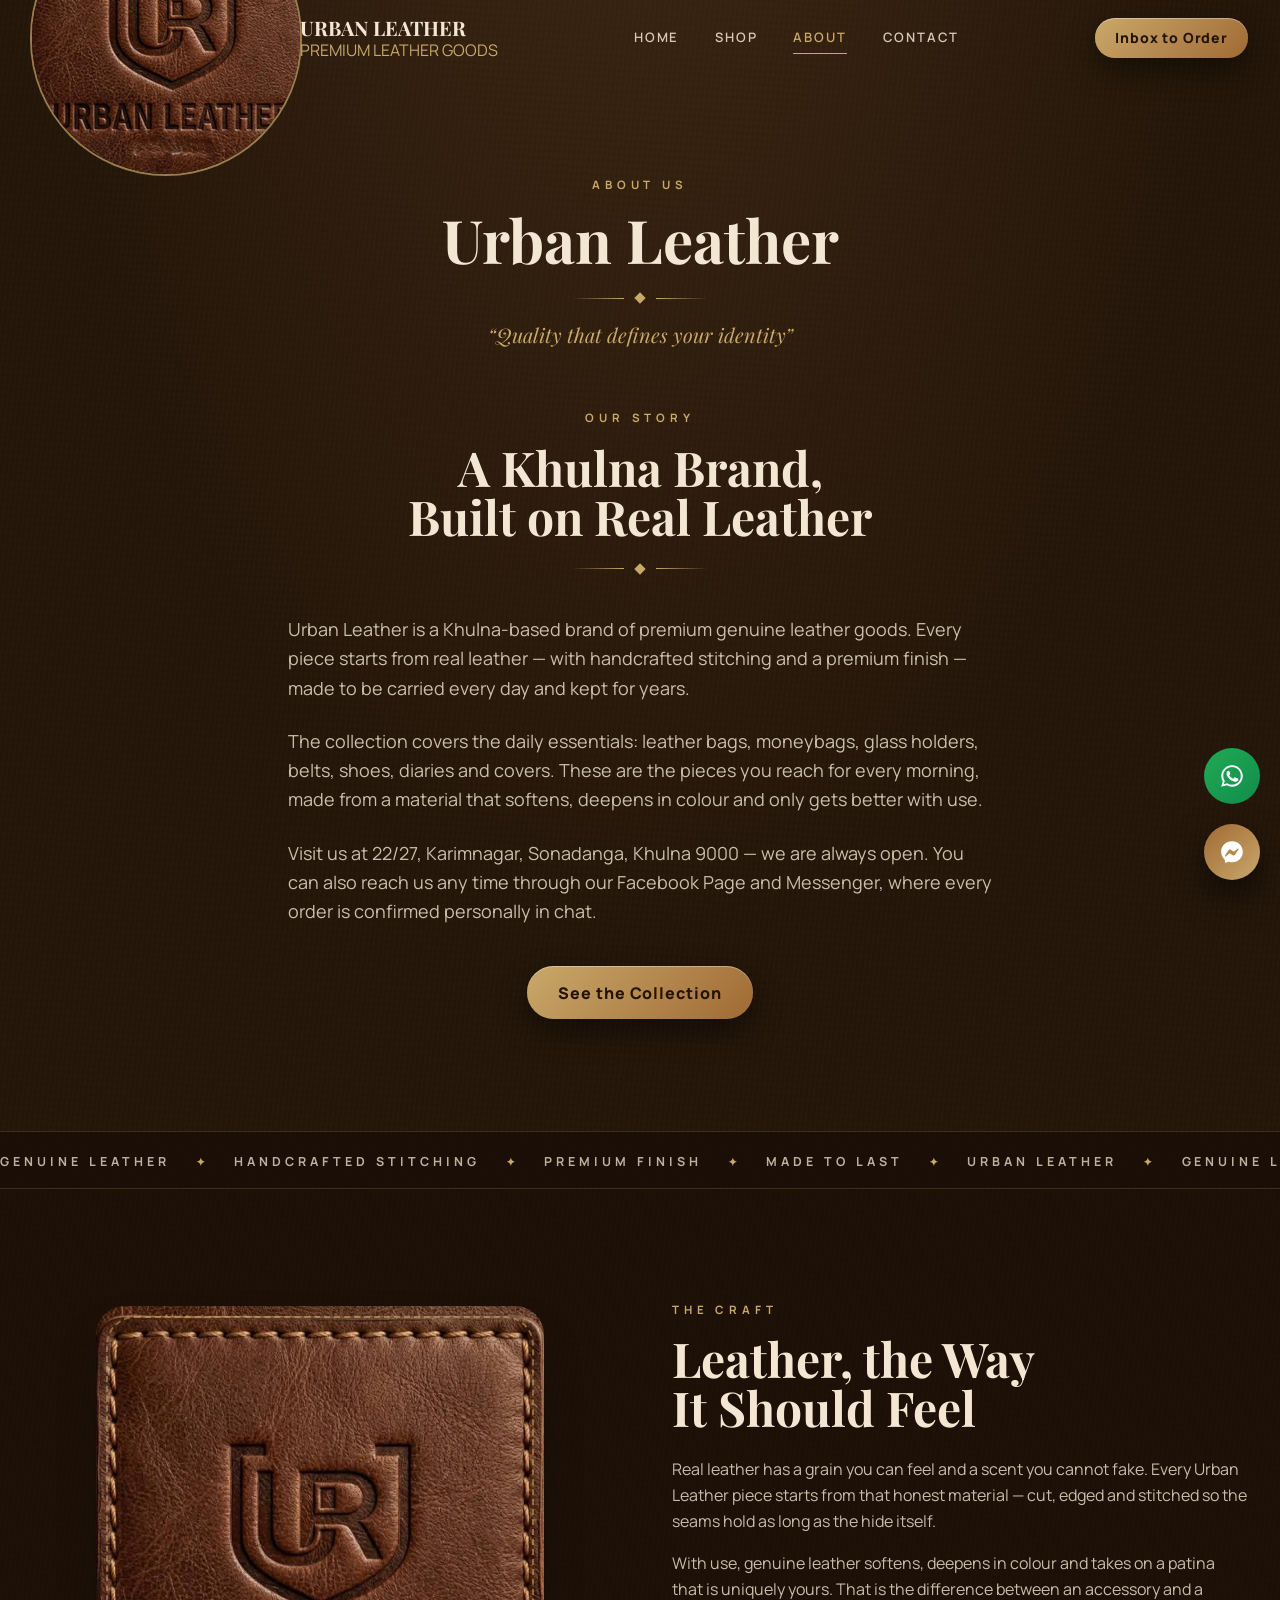
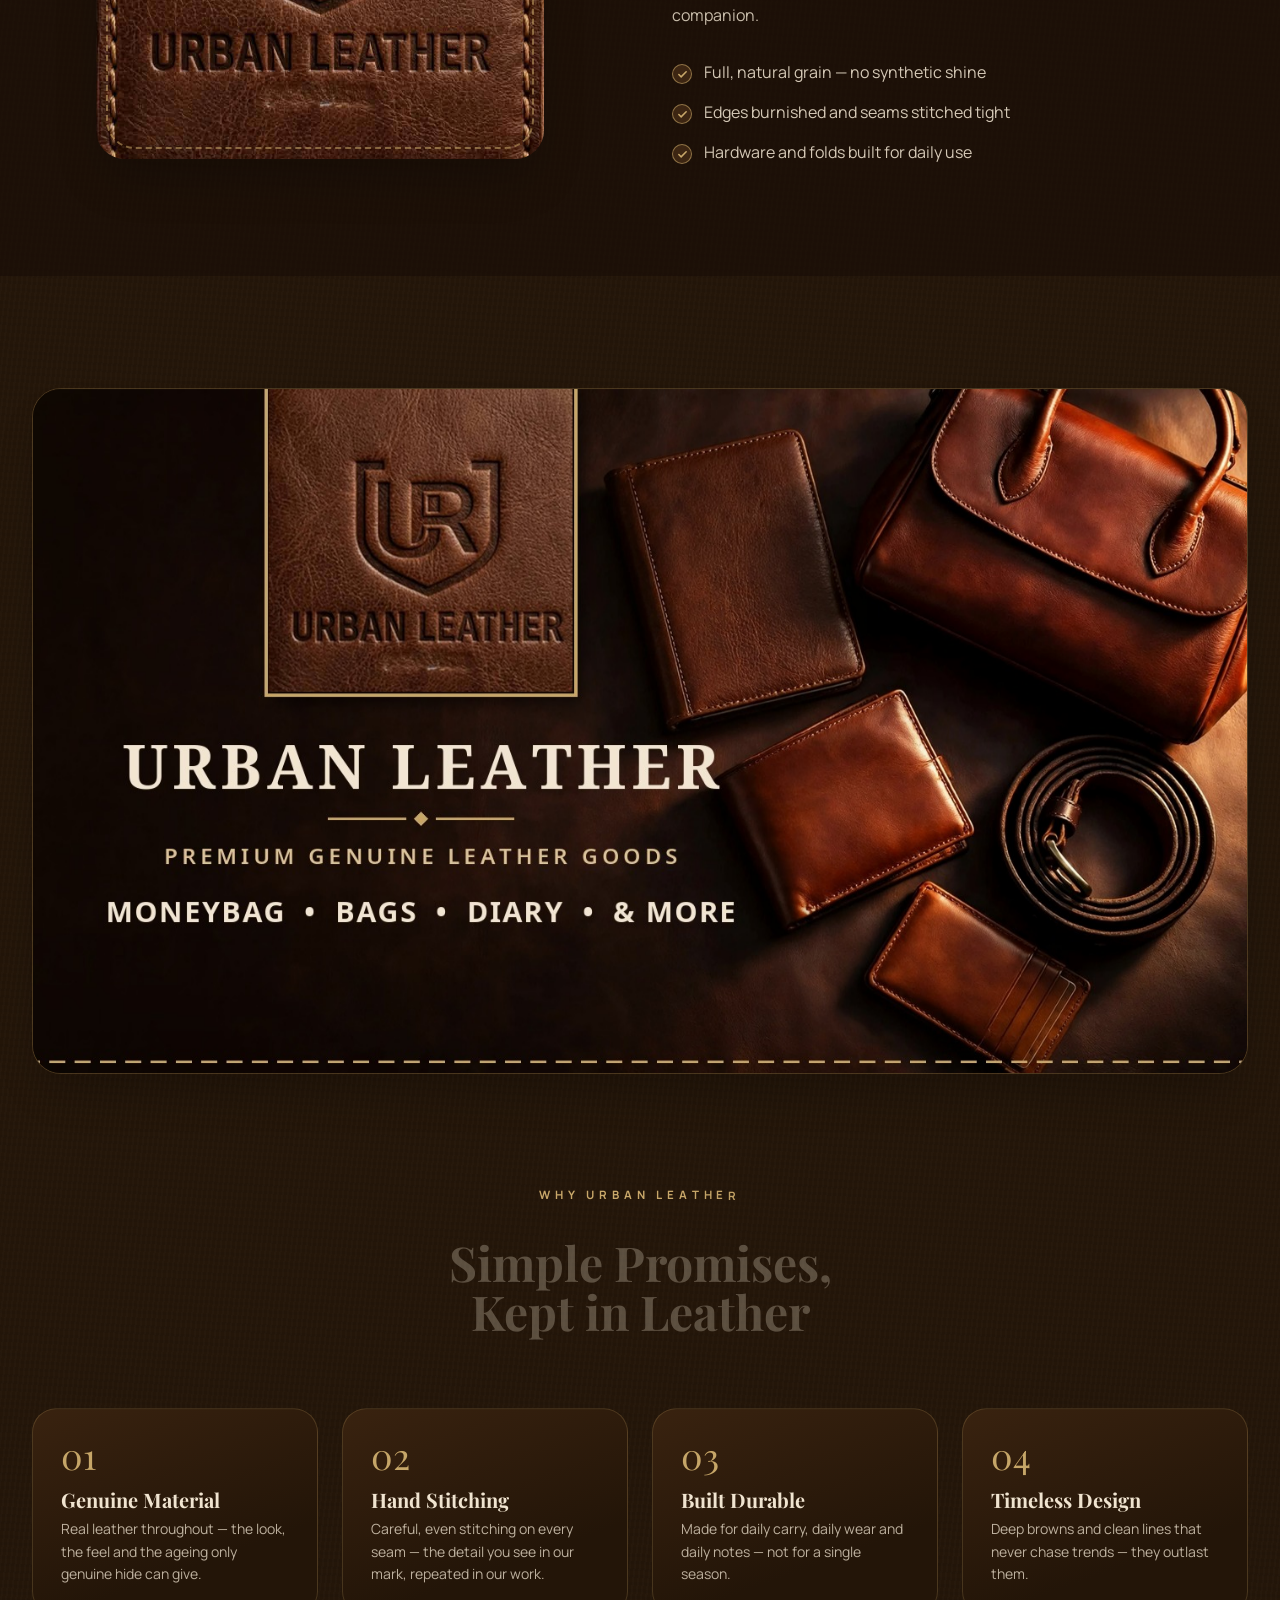
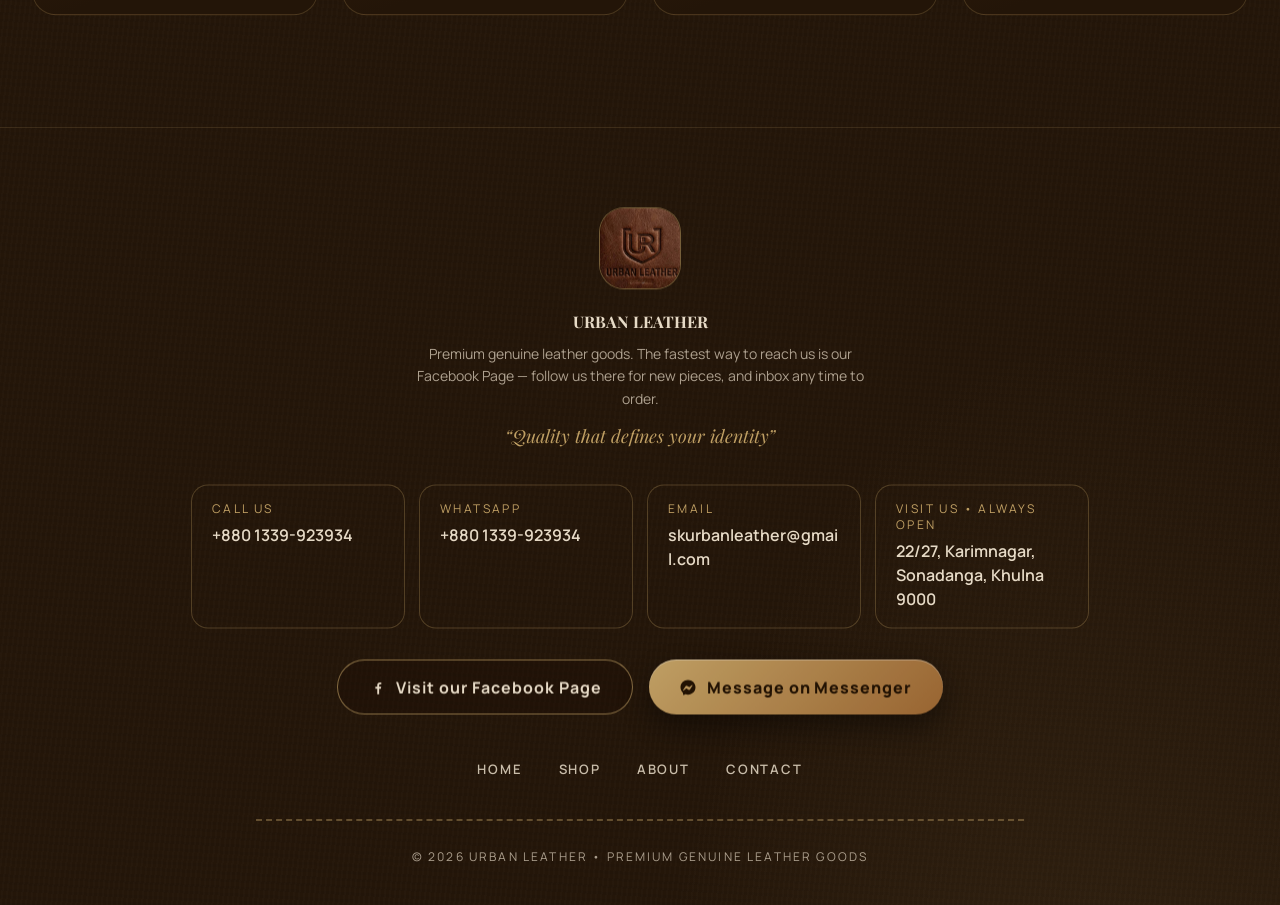
==== commit 6539cacc: "Responsive fix + production polish" ====
--- a/about.html
+++ b/about.html
@@ -10,6 +10,12 @@
 <link rel="preconnect" href="https://fonts.gstatic.com" crossorigin />
 <link href="https://fonts.googleapis.com/css2?family=Playfair+Display:ital,wght@0,500;0,600;0,700;0,800;1,500&family=Manrope:wght@400;500;600;700;800&display=swap" rel="stylesheet" />
 <link rel="stylesheet" href="assets/css/style.css" />
+<meta name="theme-color" content="#1a0f08" />
+<meta property="og:type" content="website" />
+<meta property="og:title" content="About — Urban Leather" />
+<meta property="og:description" content="About Urban Leather — a Khulna-based premium genuine leather goods brand. Quality that defines your identity." />
+<meta property="og:image" content="https://fuadmridul.github.io/urban-leather/assets/img/cover.jpg" />
+<link rel="apple-touch-icon" href="assets/img/monogram.png" />
 <script>document.documentElement.classList.add('js-anim');</script>
 </head>
 <body class="leather-bg antialiased">
@@ -21,12 +27,12 @@
 
 <!-- ================= HEADER ================= -->
 <header id="siteHeader" class="site-header fixed top-0 left-0 right-0 z-50">
-  <div class="header-inner max-w-7xl mx-auto px-5 sm:px-8 h-[76px] flex items-center justify-between gap-4">
-    <a href="index.html" class="flex items-center gap-3 shrink-0">
-      <img src="assets/img/monogram.png" alt="Urban Leather monogram logo" class="w-11 h-11 rounded-full object-cover ring-2 ring-[#c9a86a]/70" />
+  <div class="header-inner max-w-7xl mx-auto px-4 min-[400px]:px-5 sm:px-8 h-[76px] flex items-center justify-between gap-3 sm:gap-4">
+    <a href="index.html" class="flex items-center gap-2.5 min-[400px]:gap-3 shrink-0">
+      <img src="assets/img/monogram.png" alt="Urban Leather monogram logo" class="w-9 h-9 min-[400px]:w-11 min-[400px]:h-11 rounded-full object-cover ring-2 ring-[#c9a86a]/70" />
       <span class="leading-none">
-        <span class="display block text-lg sm:text-xl font-bold tracking-[0.18em] text-[#f3e7d3]">URBAN LEATHER</span>
-        <span class="block text-[10px] tracking-[0.34em] text-[#c9a86a] mt-1">PREMIUM LEATHER GOODS</span>
+        <span class="display block text-[15px] min-[400px]:text-lg sm:text-xl font-bold tracking-[0.13em] sm:tracking-[0.18em] text-[#f3e7d3]">URBAN LEATHER</span>
+        <span class="block text-[9px] min-[400px]:text-[10px] tracking-[0.24em] sm:tracking-[0.34em] text-[#c9a86a] mt-1">PREMIUM LEATHER GOODS</span>
       </span>
     </a>
     <nav class="hidden lg:flex items-center gap-9 text-[13px] font-semibold text-[#f3e7d3]/85" aria-label="Main navigation">
@@ -36,7 +42,7 @@
       <a class="nav-link" href="contact.html">CONTACT</a>
     </nav>
     <div class="flex items-center gap-3">
-      <a href="https://m.me/61568058020640" target="_blank" rel="noopener" class="btn-gold hidden sm:inline-flex !py-2.5 !px-5 text-sm">Inbox to Order</a>
+      <a href="https://m.me/61568058020640" target="_blank" rel="noopener" class="btn-gold btn-header-cta !py-2.5 !px-5 text-sm">Inbox to Order</a>
       <button id="menuBtn" class="lg:hidden w-11 h-11 grid place-items-center rounded-full border border-[#c9a86a]/40 text-[#f3e7d3]" aria-label="Open menu" aria-expanded="false">
         <svg width="20" height="20" viewBox="0 0 24 24" fill="none" stroke="currentColor" stroke-width="2" stroke-linecap="round"><path d="M4 7h16M4 12h16M4 17h16"/></svg>
       </button>
@@ -53,27 +59,27 @@
 </header>
 
 <!-- ================= PAGE HERO ================= -->
-<section class="relative pt-40 pb-14 sm:pt-44 sm:pb-16 overflow-hidden">
+<section class="relative pt-32 pb-12 sm:pt-44 sm:pb-16 overflow-hidden">
   <div class="max-w-4xl mx-auto px-5 sm:px-8 text-center">
     <p data-hero class="eyebrow">About Us</p>
-    <h1 data-hero class="display text-5xl sm:text-6xl font-bold mt-4">Urban Leather</h1>
+    <h1 data-hero class="display text-[clamp(2.35rem,11vw,3rem)] sm:text-6xl font-bold mt-4">Urban Leather</h1>
     <div data-hero class="gold-rule mt-6"><span class="diamond"></span></div>
     <p data-hero class="display italic text-[#c9a86a] text-xl mt-5">“Quality that defines your identity”</p>
   </div>
 </section>
 
 <!-- ================= BRAND STORY ================= -->
-<section class="pb-24 sm:pb-28">
+<section class="pb-16 sm:pb-28">
   <div class="max-w-3xl mx-auto px-5 sm:px-8">
     <div class="section-head text-center">
       <p class="eyebrow">Our Story</p>
-      <h2 class="display text-4xl sm:text-5xl font-bold mt-4">A Khulna Brand,<br />Built on Real Leather</h2>
+      <h2 class="display text-[clamp(1.8rem,8.6vw,2.25rem)] sm:text-5xl font-bold mt-4">A Khulna Brand,<br />Built on Real Leather</h2>
       <div class="gold-rule mt-6"><span class="diamond"></span></div>
     </div>
     <div data-reveal class="mt-10 space-y-6 text-[#f3e7d3]/80 leading-relaxed text-base sm:text-lg">
       <p>Urban Leather is a Khulna-based brand of premium genuine leather goods. Every piece starts from real leather — with handcrafted stitching and a premium finish — made to be carried every day and kept for years.</p>
       <p>The collection covers the daily essentials: leather bags, moneybags, glass holders, belts, shoes, diaries and covers. These are the pieces you reach for every morning, made from a material that softens, deepens in colour and only gets better with use.</p>
-      <p>Visit us at 22/27, Karimnagar, Sonadanga, Khulna 9000 — we are always open. You can also reach us any time through our Facebook Page and Messenger, where every order is confirmed personally in chat.</p>
+      <p>Visit us at <a class="map-link" href="https://www.google.com/maps/search/?api=1&query=22%2F27%20Karimnagar%20Sonadanga%20Khulna%209000" target="_blank" rel="noopener">22/27, Karimnagar, Sonadanga, Khulna 9000</a> — we are always open. You can also reach us any time through our Facebook Page and Messenger, where every order is confirmed personally in chat.</p>
     </div>
     <div class="mt-10 text-center" data-reveal>
       <a href="shop.html" class="btn-gold">See the Collection</a>
@@ -90,16 +96,16 @@
 </div>
 
 <!-- ================= CRAFT ================= -->
-<section class="relative py-24 sm:py-28 bg-[#180d05]/60 overflow-hidden">
+<section class="relative py-16 sm:py-28 bg-[#180d05]/60 overflow-hidden">
   <div class="max-w-7xl mx-auto px-5 sm:px-8 grid lg:grid-cols-2 gap-12 lg:gap-16 items-center">
     <div data-reveal class="relative max-w-md mx-auto w-full">
       <div class="stitch-frame rounded-[1.8rem] overflow-hidden shadow-2xl">
-        <img src="assets/img/logo-original.jpg" alt="Urban Leather original patch logo — embossed UR shield on a stitched leather patch" class="parallax-img w-full h-auto block" loading="lazy" />
+        <img src="assets/img/logo-original.jpg" width="896" height="905" alt="Urban Leather original patch logo — embossed UR shield on a stitched leather patch" class="parallax-img w-full h-auto block" loading="lazy" decoding="async" />
       </div>
     </div>
     <div data-reveal>
       <p class="eyebrow">The Craft</p>
-      <h2 class="display text-4xl sm:text-5xl font-bold mt-4 leading-tight">Leather, the Way<br />It Should Feel</h2>
+      <h2 class="display text-[clamp(1.8rem,8.6vw,2.25rem)] sm:text-5xl font-bold mt-4 leading-tight">Leather, the Way<br />It Should Feel</h2>
       <p class="mt-6 text-[#f3e7d3]/80 leading-relaxed">Real leather has a grain you can feel and a scent you cannot fake. Every Urban Leather piece starts from that honest material — cut, edged and stitched so the seams hold as long as the hide itself.</p>
       <p class="mt-4 text-[#f3e7d3]/80 leading-relaxed">With use, genuine leather softens, deepens in colour and takes on a patina that is uniquely yours. That is the difference between an accessory and a companion.</p>
       <ul class="mt-8 space-y-4 text-[#f3e7d3]/85">
@@ -112,20 +118,20 @@
 </section>
 
 <!-- ================= COVER IMAGE ================= -->
-<section class="py-24 sm:py-28" aria-label="Urban Leather cover artwork">
+<section class="py-16 sm:py-28" aria-label="Urban Leather cover artwork">
   <div class="max-w-7xl mx-auto px-5 sm:px-8">
     <div class="rounded-[1.8rem] overflow-hidden border border-[#c9a86a]/25 shadow-2xl" data-reveal>
-      <img src="assets/img/cover.jpg" alt="Urban Leather cover design — leather goods with the UR monogram" class="parallax-img w-full h-auto block" loading="lazy" />
+      <img src="assets/img/cover.jpg" width="1640" height="924" alt="Urban Leather cover design — leather goods with the UR monogram" class="parallax-img w-full h-auto block" loading="lazy" decoding="async" />
     </div>
   </div>
 </section>
 
 <!-- ================= WHY US ================= -->
-<section class="pb-24 sm:pb-28">
+<section class="pb-16 sm:pb-28">
   <div class="max-w-7xl mx-auto px-5 sm:px-8">
     <div class="section-head text-center max-w-2xl mx-auto">
       <p class="eyebrow">Why Urban Leather</p>
-      <h2 class="display text-4xl sm:text-5xl font-bold mt-4">Simple Promises,<br />Kept in Leather</h2>
+      <h2 class="display text-[clamp(1.8rem,8.6vw,2.25rem)] sm:text-5xl font-bold mt-4">Simple Promises,<br />Kept in Leather</h2>
       <div class="gold-rule mt-6"><span class="diamond"></span></div>
     </div>
     <div class="mt-14 grid sm:grid-cols-2 lg:grid-cols-4 gap-6">
@@ -156,8 +162,8 @@
 <!-- ================= FOOTER ================= -->
 <footer class="pt-20 pb-10 border-t border-[#c9a86a]/15">
   <div class="max-w-7xl mx-auto px-5 sm:px-8 text-center">
-    <img data-reveal src="assets/img/monogram.png" alt="Urban Leather monogram" class="w-20 h-20 mx-auto rounded-3xl object-cover ring-1 ring-[#c9a86a]/50" loading="lazy" />
-    <p data-reveal class="display text-3xl font-bold tracking-[0.14em] mt-6">URBAN LEATHER</p>
+    <img data-reveal src="assets/img/monogram.png" alt="Urban Leather monogram" class="w-20 h-20 mx-auto rounded-3xl object-cover ring-1 ring-[#c9a86a]/50" loading="lazy" decoding="async" />
+    <p data-reveal class="display text-[clamp(1.4rem,7.2vw,1.875rem)] font-bold tracking-[0.1em] sm:tracking-[0.14em] mt-6">URBAN LEATHER</p>
     <p data-reveal class="text-[#f3e7d3]/70 mt-3 max-w-md mx-auto text-sm leading-relaxed">Premium genuine leather goods. The fastest way to reach us is our Facebook Page — follow us there for new pieces, and inbox any time to order.</p>
     <p data-reveal class="display italic text-[#c9a86a] mt-4 text-lg">“Quality that defines your identity”</p>
     <div data-reveal class="mt-10 grid grid-cols-1 sm:grid-cols-2 lg:grid-cols-4 gap-4 max-w-4xl mx-auto text-left">
@@ -165,7 +171,7 @@
         <span class="block text-xs tracking-[0.2em] text-[#c9a86a]">CALL US</span>
         <span class="block mt-1.5 font-semibold text-[#f3e7d3]">+880 1339-923934</span>
       </a>
-      <a href="https://wa.me/8801339923934" target="_blank" rel="noopener" class="block rounded-2xl ring-1 ring-[#c9a86a]/30 px-5 py-4 hover:ring-[#c9a86a]/70 transition">
+      <a href="https://wa.me/8801339923934?text=Hello%20Urban%20Leather!%20I%20have%20an%20enquiry." target="_blank" rel="noopener" class="block rounded-2xl ring-1 ring-[#c9a86a]/30 px-5 py-4 hover:ring-[#c9a86a]/70 transition">
         <span class="block text-xs tracking-[0.2em] text-[#c9a86a]">WHATSAPP</span>
         <span class="block mt-1.5 font-semibold text-[#f3e7d3]">+880 1339-923934</span>
       </a>
@@ -173,10 +179,10 @@
         <span class="block text-xs tracking-[0.2em] text-[#c9a86a]">EMAIL</span>
         <span class="block mt-1.5 font-semibold text-[#f3e7d3] break-all">skurbanleather@gmail.com</span>
       </a>
-      <div class="rounded-2xl ring-1 ring-[#c9a86a]/30 px-5 py-4">
+      <a href="https://www.google.com/maps/search/?api=1&query=22%2F27%20Karimnagar%20Sonadanga%20Khulna%209000" target="_blank" rel="noopener" class="block rounded-2xl ring-1 ring-[#c9a86a]/30 px-5 py-4 hover:ring-[#c9a86a]/70 transition">
         <span class="block text-xs tracking-[0.2em] text-[#c9a86a]">VISIT US • ALWAYS OPEN</span>
         <span class="block mt-1.5 font-semibold text-[#f3e7d3]">22/27, Karimnagar, Sonadanga, Khulna 9000</span>
-      </div>
+      </a>
     </div>
     <div data-reveal class="mt-8 flex flex-wrap justify-center gap-4">
       <a href="https://www.facebook.com/profile.php?id=61568058020640" target="_blank" rel="noopener" class="btn-outline">
@@ -195,12 +201,12 @@
       <a class="nav-link" href="contact.html">CONTACT</a>
     </nav>
     <hr class="stitch-line max-w-3xl mx-auto mt-10 opacity-70" />
-    <p class="mt-7 text-xs tracking-[0.18em] text-[#f3e7d3]/50">© 2026 URBAN LEATHER • PREMIUM GENUINE LEATHER GOODS</p>
+    <p class="mt-7 text-xs tracking-[0.18em] text-[#f3e7d3]/65">© 2026 URBAN LEATHER • PREMIUM GENUINE LEATHER GOODS</p>
   </div>
 </footer>
 
 <!-- Floating WhatsApp button -->
-<a href="https://wa.me/8801339923934" target="_blank" rel="noopener" aria-label="Chat with Urban Leather on WhatsApp" class="fixed bottom-24 right-5 z-50 w-14 h-14 rounded-full grid place-items-center text-white" style="background:linear-gradient(135deg,#1faa55,#128c4b);">
+<a href="https://wa.me/8801339923934?text=Hello%20Urban%20Leather!%20I%20have%20an%20enquiry." target="_blank" rel="noopener" aria-label="Chat with Urban Leather on WhatsApp" class="float-wa fixed bottom-24 right-5 z-50 w-14 h-14 rounded-full grid place-items-center text-white" style="background:linear-gradient(135deg,#1faa55,#128c4b);">
   <svg width="26" height="26" viewBox="0 0 24 24" fill="currentColor" aria-hidden="true"><path d="M12.04 2C6.58 2 2.13 6.45 2.13 11.91c0 1.75.46 3.45 1.32 4.95L2 22l5.25-1.38a9.9 9.9 0 0 0 4.79 1.22c5.46 0 9.9-4.45 9.9-9.91C21.94 6.45 17.5 2 12.04 2zm0 18.03a8.1 8.1 0 0 1-4.13-1.13l-.3-.18-3.12.82.83-3.04-.19-.31a8.08 8.08 0 0 1-1.24-4.28c0-4.47 3.64-8.11 8.15-8.11 4.47 0 8.11 3.64 8.11 8.11 0 4.51-3.64 8.12-8.11 8.12zm4.45-6.08c-.24-.12-1.44-.71-1.66-.79-.22-.08-.39-.12-.55.13-.16.24-.63.79-.77.97-.14.18-.28.2-.53.08-.24-.12-1.03-.38-1.96-1.21-.72-.65-1.21-1.44-1.35-1.68-.14-.25-.02-.38.11-.51.11-.11.24-.28.37-.43.12-.14.16-.24.24-.41.08-.16.04-.31-.02-.43-.06-.12-.55-1.32-.77-1.84-.2-.48-.41-.42-.57-.43h-.49c-.17 0-.43.06-.67.31-.24.25-.92.9-.92 2.19 0 1.29.94 2.54 1.07 2.71.13.18 1.85 2.83 4.49 3.97.63.27 1.12.43 1.5.56.63.2 1.21.17 1.66.1.51-.08 1.56-.64 1.9-1.27.35-.63.35-1.17.24-1.28-.1-.11-.22-.18-.47-.3z"/></svg>
 </a>
 
@@ -217,5 +223,15 @@
 <script src="assets/js/vendor/gsap.min.js"></script>
 <script src="assets/js/vendor/ScrollTrigger.min.js"></script>
 <script src="assets/js/main.js"></script>
+<script>
+window.setTimeout(function () {
+  if (!window.__ulAnimOk) {
+    document.querySelectorAll("[data-hero], [data-reveal]").forEach(function (el) { el.style.opacity = "1"; el.style.transform = "none"; });
+    document.querySelectorAll(".line-inner").forEach(function (el) { el.style.transform = "none"; });
+    var pt = document.getElementById("pageTransition");
+    if (pt) pt.style.display = "none";
+  }
+}, 1600);
+</script>
 </body>
 </html>
--- a/assets/css/style.css
+++ b/assets/css/style.css
@@ -1,3 +1,3 @@
 /*! tailwindcss v4.3.3 | MIT License | https://tailwindcss.com */
-@layer properties{@supports (((-webkit-hyphens:none)) and (not (margin-trim:inline))) or ((-moz-orient:inline) and (not (color:rgb(from red r g b)))){*,:before,:after,::backdrop{--tw-translate-x:0;--tw-translate-y:0;--tw-translate-z:0;--tw-space-y-reverse:0;--tw-border-style:solid;--tw-leading:initial;--tw-font-weight:initial;--tw-tracking:initial;--tw-shadow:0 0 #0000;--tw-shadow-color:initial;--tw-shadow-alpha:100%;--tw-inset-shadow:0 0 #0000;--tw-inset-shadow-color:initial;--tw-inset-shadow-alpha:100%;--tw-ring-color:initial;--tw-ring-shadow:0 0 #0000;--tw-inset-ring-color:initial;--tw-inset-ring-shadow:0 0 #0000;--tw-ring-inset:initial;--tw-ring-offset-width:0px;--tw-ring-offset-color:#fff;--tw-ring-offset-shadow:0 0 #0000;--tw-backdrop-blur:initial;--tw-backdrop-brightness:initial;--tw-backdrop-contrast:initial;--tw-backdrop-grayscale:initial;--tw-backdrop-hue-rotate:initial;--tw-backdrop-invert:initial;--tw-backdrop-opacity:initial;--tw-backdrop-saturate:initial;--tw-backdrop-sepia:initial}}}@layer theme{:root,:host{--font-sans:-apple-system, BlinkMacSystemFont, "Segoe UI", Roboto, "Helvetica Neue", "Noto Sans", Arial, sans-serif, "Apple Color Emoji", "Segoe UI Emoji", "Segoe UI Symbol", "Noto Color Emoji";--font-mono:ui-monospace, SFMono-Regular, Menlo, Monaco, Consolas, "Liberation Mono", "Courier New", monospace;--color-white:#fff;--spacing:.25rem;--container-md:28rem;--container-xl:36rem;--container-2xl:42rem;--container-3xl:48rem;--container-4xl:56rem;--container-5xl:64rem;--container-7xl:80rem;--text-xs:.75rem;--text-xs--line-height:calc(1 / .75);--text-sm:.875rem;--text-sm--line-height:calc(1.25 / .875);--text-base:1rem;--text-base--line-height:calc(1.5 / 1);--text-lg:1.125rem;--text-lg--line-height:calc(1.75 / 1.125);--text-xl:1.25rem;--text-xl--line-height:calc(1.75 / 1.25);--text-2xl:1.5rem;--text-2xl--line-height:calc(2 / 1.5);--text-3xl:1.875rem;--text-3xl--line-height:calc(2.25 / 1.875);--text-4xl:2.25rem;--text-4xl--line-height:calc(2.5 / 2.25);--text-5xl:3rem;--text-5xl--line-height:1;--text-7xl:4.5rem;--text-7xl--line-height:1;--font-weight-medium:500;--font-weight-semibold:600;--font-weight-bold:700;--font-weight-extrabold:800;--tracking-normal:0em;--tracking-wide:.025em;--leading-tight:1.25;--leading-relaxed:1.625;--radius-xl:.75rem;--radius-2xl:1rem;--radius-3xl:1.5rem;--animate-bounce:bounce 1s infinite;--blur-xl:24px;--default-transition-duration:.15s;--default-transition-timing-function:cubic-bezier(.4, 0, .2, 1);--default-font-family:var(--font-sans);--default-mono-font-family:var(--font-mono)}}@layer base{*,:after,:before,::backdrop{box-sizing:border-box;border:0 solid;margin:0;padding:0}::file-selector-button{box-sizing:border-box;border:0 solid;margin:0;padding:0}html,:host{-webkit-text-size-adjust:100%;tab-size:4;line-height:1.5;font-family:var(--default-font-family,-apple-system, BlinkMacSystemFont, "Segoe UI", Roboto, "Helvetica Neue", "Noto Sans", Arial, sans-serif, "Apple Color Emoji", "Segoe UI Emoji", "Segoe UI Symbol", "Noto Color Emoji");font-feature-settings:var(--default-font-feature-settings,normal);font-variation-settings:var(--default-font-variation-settings,normal);-webkit-tap-highlight-color:transparent}hr{height:0;color:inherit;border-top-width:1px}abbr:where([title]){-webkit-text-decoration:underline dotted;text-decoration:underline dotted}h1,h2,h3,h4,h5,h6{font-size:inherit;font-weight:inherit}a{color:inherit;-webkit-text-decoration:inherit;-webkit-text-decoration:inherit;-webkit-text-decoration:inherit;text-decoration:inherit}b,strong{font-weight:bolder}code,kbd,samp,pre{font-family:var(--default-mono-font-family,ui-monospace, SFMono-Regular, Menlo, Monaco, Consolas, "Liberation Mono", "Courier New", monospace);font-feature-settings:var(--default-mono-font-feature-settings,normal);font-variation-settings:var(--default-mono-font-variation-settings,normal);font-size:1em}small{font-size:80%}sub,sup{vertical-align:baseline;font-size:75%;line-height:0;position:relative}sub{bottom:-.25em}sup{top:-.5em}table{text-indent:0;border-color:inherit;border-collapse:collapse}:-moz-focusring:where(:not(iframe)){outline:auto}progress{vertical-align:baseline}summary{display:list-item}ol,ul,menu{list-style:none}img,svg,video,canvas,audio,iframe,embed,object{vertical-align:middle;display:block}img,video{max-width:100%;height:auto}button,input,select,optgroup,textarea{font:inherit;font-feature-settings:inherit;font-variation-settings:inherit;letter-spacing:inherit;color:inherit;opacity:1;background-color:#0000;border-radius:0}::file-selector-button{font:inherit;font-feature-settings:inherit;font-variation-settings:inherit;letter-spacing:inherit;color:inherit;opacity:1;background-color:#0000;border-radius:0}:where(select:is([multiple],[size])) optgroup{font-weight:bolder}:where(select:is([multiple],[size])) optgroup option{padding-inline-start:20px}::file-selector-button{margin-inline-end:4px}::placeholder{opacity:1}@supports (not ((-webkit-appearance:-apple-pay-button))) or (contain-intrinsic-size:1px){::placeholder{color:currentColor}@supports (color:color-mix(in lab, red, red)){::placeholder{color:color-mix(in oklab, currentcolor 50%, transparent)}}}textarea{resize:vertical}::-webkit-search-decoration{-webkit-appearance:none}::-webkit-date-and-time-value{min-height:1lh;text-align:inherit}::-webkit-datetime-edit{display:inline-flex}::-webkit-datetime-edit-fields-wrapper{padding:0}::-webkit-datetime-edit{padding-block:0}::-webkit-datetime-edit-year-field{padding-block:0}::-webkit-datetime-edit-month-field{padding-block:0}::-webkit-datetime-edit-day-field{padding-block:0}::-webkit-datetime-edit-hour-field{padding-block:0}::-webkit-datetime-edit-minute-field{padding-block:0}::-webkit-datetime-edit-second-field{padding-block:0}::-webkit-datetime-edit-millisecond-field{padding-block:0}::-webkit-datetime-edit-meridiem-field{padding-block:0}::-webkit-calendar-picker-indicator{line-height:1}:-moz-ui-invalid{box-shadow:none}button,input:where([type=button],[type=reset],[type=submit]){appearance:button}::file-selector-button{appearance:button}::-webkit-inner-spin-button{height:auto}::-webkit-outer-spin-button{height:auto}[hidden]:where(:not([hidden=until-found])){display:none!important}}@layer components;@layer utilities{.absolute{position:absolute}.fixed{position:fixed}.relative{position:relative}.static{position:static}.inset-0{inset:0}.top-0{top:0}.right-0{right:0}.right-5{right:calc(var(--spacing) * 5)}.bottom-5{bottom:calc(var(--spacing) * 5)}.bottom-7{bottom:calc(var(--spacing) * 7)}.bottom-24{bottom:calc(var(--spacing) * 24)}.left-0{left:0}.left-1\/2{left:50%}.z-10{z-index:10}.z-50{z-index:50}.mx-auto{margin-inline:auto}.mt-1{margin-top:var(--spacing)}.mt-1\.5{margin-top:calc(var(--spacing) * 1.5)}.mt-2{margin-top:calc(var(--spacing) * 2)}.mt-3{margin-top:calc(var(--spacing) * 3)}.mt-4{margin-top:calc(var(--spacing) * 4)}.mt-5{margin-top:calc(var(--spacing) * 5)}.mt-6{margin-top:calc(var(--spacing) * 6)}.mt-7{margin-top:calc(var(--spacing) * 7)}.mt-8{margin-top:calc(var(--spacing) * 8)}.mt-9{margin-top:calc(var(--spacing) * 9)}.mt-10{margin-top:calc(var(--spacing) * 10)}.mt-14{margin-top:calc(var(--spacing) * 14)}.mb-2{margin-bottom:calc(var(--spacing) * 2)}.block{display:block}.flex{display:flex}.grid{display:grid}.hidden{display:none}.h-5{height:calc(var(--spacing) * 5)}.h-11{height:calc(var(--spacing) * 11)}.h-14{height:calc(var(--spacing) * 14)}.h-20{height:calc(var(--spacing) * 20)}.h-32{height:calc(var(--spacing) * 32)}.h-56{height:calc(var(--spacing) * 56)}.h-\[76px\]{height:76px}.h-\[115\%\]{height:115%}.h-auto{height:auto}.h-full{height:100%}.min-h-\[100svh\]{min-height:100svh}.w-5{width:calc(var(--spacing) * 5)}.w-11{width:calc(var(--spacing) * 11)}.w-14{width:calc(var(--spacing) * 14)}.w-20{width:calc(var(--spacing) * 20)}.w-32{width:calc(var(--spacing) * 32)}.w-full{width:100%}.max-w-2xl{max-width:var(--container-2xl)}.max-w-3xl{max-width:var(--container-3xl)}.max-w-4xl{max-width:var(--container-4xl)}.max-w-5xl{max-width:var(--container-5xl)}.max-w-7xl{max-width:var(--container-7xl)}.max-w-md{max-width:var(--container-md)}.max-w-xl{max-width:var(--container-xl)}.shrink-0{flex-shrink:0}.-translate-x-1\/2{--tw-translate-x:calc(calc(1 / 2 * 100%) * -1);translate:var(--tw-translate-x) var(--tw-translate-y)}.animate-bounce{animation:var(--animate-bounce)}.grid-cols-1{grid-template-columns:repeat(1,minmax(0,1fr))}.grid-cols-2{grid-template-columns:repeat(2,minmax(0,1fr))}.flex-col{flex-direction:column}.flex-wrap{flex-wrap:wrap}.place-items-center{place-items:center}.items-center{align-items:center}.justify-between{justify-content:space-between}.justify-center{justify-content:center}.gap-3{gap:calc(var(--spacing) * 3)}.gap-4{gap:calc(var(--spacing) * 4)}.gap-5{gap:calc(var(--spacing) * 5)}.gap-6{gap:calc(var(--spacing) * 6)}.gap-9{gap:calc(var(--spacing) * 9)}.gap-12{gap:calc(var(--spacing) * 12)}:where(.space-y-4>:not(:last-child)){--tw-space-y-reverse:0;margin-block-start:calc(calc(var(--spacing) * 4) * var(--tw-space-y-reverse));margin-block-end:calc(calc(var(--spacing) * 4) * calc(1 - var(--tw-space-y-reverse)))}.overflow-hidden{overflow:hidden}.rounded-2xl{border-radius:var(--radius-2xl)}.rounded-3xl{border-radius:var(--radius-3xl)}.rounded-\[1\.6rem\]{border-radius:1.6rem}.rounded-\[1\.8rem\]{border-radius:1.8rem}.rounded-full{border-radius:3.40282e38px}.rounded-xl{border-radius:var(--radius-xl)}.border{border-style:var(--tw-border-style);border-width:1px}.border-y{border-block-style:var(--tw-border-style);border-block-width:1px}.border-t{border-top-style:var(--tw-border-style);border-top-width:1px}.border-\[\#c9a86a\]\/15{border-color:oklab(74.7223% .0117821 .0882389/.15)}.border-\[\#c9a86a\]\/20{border-color:oklab(74.7223% .0117821 .0882389/.2)}.border-\[\#c9a86a\]\/25{border-color:oklab(74.7223% .0117821 .0882389/.25)}.border-\[\#c9a86a\]\/30{border-color:oklab(74.7223% .0117821 .0882389/.3)}.border-\[\#c9a86a\]\/40{border-color:oklab(74.7223% .0117821 .0882389/.4)}.border-\[\#c9a86a\]\/60{border-color:oklab(74.7223% .0117821 .0882389/.6)}.bg-\[\#1d1108\]\/70{background-color:oklab(19.1239% .0140879 .0222339/.7)}.bg-\[\#180d05\]\/60{background-color:oklab(17.1892% .0129418 .0218256/.6)}.bg-\[\#180d05\]\/80{background-color:oklab(17.1892% .0129418 .0218256/.8)}.bg-\[\#180d05\]\/95{background-color:oklab(17.1892% .0129418 .0218256/.95)}.bg-\[\#a06a35\]\/25{background-color:oklab(57.1074% .0441881 .0869686/.25)}.object-cover{object-fit:cover}.object-center{object-position:center}.p-4{padding:calc(var(--spacing) * 4)}.p-6{padding:calc(var(--spacing) * 6)}.p-7{padding:calc(var(--spacing) * 7)}.p-8{padding:calc(var(--spacing) * 8)}.\!px-5{padding-inline:calc(var(--spacing) * 5)!important}.px-5{padding-inline:calc(var(--spacing) * 5)}.px-6{padding-inline:calc(var(--spacing) * 6)}.\!py-2\.5{padding-block:calc(var(--spacing) * 2.5)!important}.py-4{padding-block:calc(var(--spacing) * 4)}.py-5{padding-block:calc(var(--spacing) * 5)}.py-6{padding-block:calc(var(--spacing) * 6)}.py-24{padding-block:calc(var(--spacing) * 24)}.pt-20{padding-top:calc(var(--spacing) * 20)}.pt-32{padding-top:calc(var(--spacing) * 32)}.pb-10{padding-bottom:calc(var(--spacing) * 10)}.pb-24{padding-bottom:calc(var(--spacing) * 24)}.text-center{text-align:center}.text-left{text-align:left}.text-2xl{font-size:var(--text-2xl);line-height:var(--tw-leading,var(--text-2xl--line-height))}.text-3xl{font-size:var(--text-3xl);line-height:var(--tw-leading,var(--text-3xl--line-height))}.text-4xl{font-size:var(--text-4xl);line-height:var(--tw-leading,var(--text-4xl--line-height))}.text-base{font-size:var(--text-base);line-height:var(--tw-leading,var(--text-base--line-height))}.text-lg{font-size:var(--text-lg);line-height:var(--tw-leading,var(--text-lg--line-height))}.text-sm{font-size:var(--text-sm);line-height:var(--tw-leading,var(--text-sm--line-height))}.text-xl{font-size:var(--text-xl);line-height:var(--tw-leading,var(--text-xl--line-height))}.text-xs{font-size:var(--text-xs);line-height:var(--tw-leading,var(--text-xs--line-height))}.text-\[10px\]{font-size:10px}.text-\[13\.5vw\]{font-size:13.5vw}.text-\[13px\]{font-size:13px}.leading-none{--tw-leading:1;line-height:1}.leading-relaxed{--tw-leading:var(--leading-relaxed);line-height:var(--leading-relaxed)}.leading-tight{--tw-leading:var(--leading-tight);line-height:var(--leading-tight)}.font-bold{--tw-font-weight:var(--font-weight-bold);font-weight:var(--font-weight-bold)}.font-extrabold{--tw-font-weight:var(--font-weight-extrabold);font-weight:var(--font-weight-extrabold)}.font-medium{--tw-font-weight:var(--font-weight-medium);font-weight:var(--font-weight-medium)}.font-semibold{--tw-font-weight:var(--font-weight-semibold);font-weight:var(--font-weight-semibold)}.tracking-\[0\.2em\]{--tw-tracking:.2em;letter-spacing:.2em}.tracking-\[0\.14em\]{--tw-tracking:.14em;letter-spacing:.14em}.tracking-\[0\.18em\]{--tw-tracking:.18em;letter-spacing:.18em}.tracking-\[0\.34em\]{--tw-tracking:.34em;letter-spacing:.34em}.tracking-normal{--tw-tracking:var(--tracking-normal);letter-spacing:var(--tracking-normal)}.tracking-wide{--tw-tracking:var(--tracking-wide);letter-spacing:var(--tracking-wide)}.break-all{word-break:break-all}.whitespace-pre-line{white-space:pre-line}.text-\[\#c9a86a\]{color:#c9a86a}.text-\[\#f3e7d3\]{color:#f3e7d3}.text-\[\#f3e7d3\]\/50{color:oklab(93.2167% .00480095 .0291817/.5)}.text-\[\#f3e7d3\]\/55{color:oklab(93.2167% .00480095 .0291817/.55)}.text-\[\#f3e7d3\]\/70{color:oklab(93.2167% .00480095 .0291817/.7)}.text-\[\#f3e7d3\]\/75{color:oklab(93.2167% .00480095 .0291817/.75)}.text-\[\#f3e7d3\]\/80{color:oklab(93.2167% .00480095 .0291817/.8)}.text-\[\#f3e7d3\]\/85{color:oklab(93.2167% .00480095 .0291817/.85)}.text-\[\#f3e7d3\]\/90{color:oklab(93.2167% .00480095 .0291817/.9)}.text-white{color:var(--color-white)}.italic{font-style:italic}.antialiased{-webkit-font-smoothing:antialiased;-moz-osx-font-smoothing:grayscale}.opacity-70{opacity:.7}.shadow-2xl{--tw-shadow:0 25px 50px -12px var(--tw-shadow-color,#00000040);box-shadow:var(--tw-inset-shadow), var(--tw-inset-ring-shadow), var(--tw-ring-offset-shadow), var(--tw-ring-shadow), var(--tw-shadow)}.ring-1{--tw-ring-shadow:var(--tw-ring-inset,) 0 0 0 calc(1px + var(--tw-ring-offset-width)) var(--tw-ring-color,currentcolor);box-shadow:var(--tw-inset-shadow), var(--tw-inset-ring-shadow), var(--tw-ring-offset-shadow), var(--tw-ring-shadow), var(--tw-shadow)}.ring-2{--tw-ring-shadow:var(--tw-ring-inset,) 0 0 0 calc(2px + var(--tw-ring-offset-width)) var(--tw-ring-color,currentcolor);box-shadow:var(--tw-inset-shadow), var(--tw-inset-ring-shadow), var(--tw-ring-offset-shadow), var(--tw-ring-shadow), var(--tw-shadow)}.ring-\[\#c9a86a\]\/30{--tw-ring-color:oklab(74.7223% .0117821 .0882389/.3)}.ring-\[\#c9a86a\]\/50{--tw-ring-color:oklab(74.7223% .0117821 .0882389/.5)}.ring-\[\#c9a86a\]\/60{--tw-ring-color:oklab(74.7223% .0117821 .0882389/.6)}.ring-\[\#c9a86a\]\/70{--tw-ring-color:oklab(74.7223% .0117821 .0882389/.7)}.backdrop-blur-xl{--tw-backdrop-blur:blur(var(--blur-xl));-webkit-backdrop-filter:var(--tw-backdrop-blur,) var(--tw-backdrop-brightness,) var(--tw-backdrop-contrast,) var(--tw-backdrop-grayscale,) var(--tw-backdrop-hue-rotate,) var(--tw-backdrop-invert,) var(--tw-backdrop-opacity,) var(--tw-backdrop-saturate,) var(--tw-backdrop-sepia,);backdrop-filter:var(--tw-backdrop-blur,) var(--tw-backdrop-brightness,) var(--tw-backdrop-contrast,) var(--tw-backdrop-grayscale,) var(--tw-backdrop-hue-rotate,) var(--tw-backdrop-invert,) var(--tw-backdrop-opacity,) var(--tw-backdrop-saturate,) var(--tw-backdrop-sepia,)}.transition{transition-property:color,background-color,border-color,outline-color,text-decoration-color,fill,stroke,--tw-gradient-from,--tw-gradient-via,--tw-gradient-to,opacity,box-shadow,transform,translate,scale,rotate,filter,-webkit-backdrop-filter,backdrop-filter,display,content-visibility,overlay,pointer-events;transition-timing-function:var(--tw-ease,var(--default-transition-timing-function));transition-duration:var(--tw-duration,var(--default-transition-duration))}@media (hover:hover){.hover\:ring-\[\#c9a86a\]\/70:hover{--tw-ring-color:oklab(74.7223% .0117821 .0882389/.7)}}@media (min-width:40rem){.sm\:hidden{display:none}.sm\:inline-flex{display:inline-flex}.sm\:h-40{height:calc(var(--spacing) * 40)}.sm\:w-40{width:calc(var(--spacing) * 40)}.sm\:grid-cols-2{grid-template-columns:repeat(2,minmax(0,1fr))}.sm\:p-10{padding:calc(var(--spacing) * 10)}.sm\:px-8{padding-inline:calc(var(--spacing) * 8)}.sm\:py-28{padding-block:calc(var(--spacing) * 28)}.sm\:pb-28{padding-bottom:calc(var(--spacing) * 28)}.sm\:text-5xl{font-size:var(--text-5xl);line-height:var(--tw-leading,var(--text-5xl--line-height))}.sm\:text-7xl{font-size:var(--text-7xl);line-height:var(--tw-leading,var(--text-7xl--line-height))}.sm\:text-xl{font-size:var(--text-xl);line-height:var(--tw-leading,var(--text-xl--line-height))}}@media (min-width:48rem){.md\:grid-cols-3{grid-template-columns:repeat(3,minmax(0,1fr))}}@media (min-width:64rem){.lg\:flex{display:flex}.lg\:hidden{display:none}.lg\:grid-cols-2{grid-template-columns:repeat(2,minmax(0,1fr))}.lg\:grid-cols-4{grid-template-columns:repeat(4,minmax(0,1fr))}.lg\:gap-16{gap:calc(var(--spacing) * 16)}.lg\:text-\[6\.2rem\]{font-size:6.2rem}}@media (min-width:80rem){.xl\:grid-cols-4{grid-template-columns:repeat(4,minmax(0,1fr))}}}@property --tw-translate-x{syntax:"*";inherits:false;initial-value:0}@property --tw-translate-y{syntax:"*";inherits:false;initial-value:0}@property --tw-translate-z{syntax:"*";inherits:false;initial-value:0}@property --tw-space-y-reverse{syntax:"*";inherits:false;initial-value:0}@property --tw-border-style{syntax:"*";inherits:false;initial-value:solid}@property --tw-leading{syntax:"*";inherits:false}@property --tw-font-weight{syntax:"*";inherits:false}@property --tw-tracking{syntax:"*";inherits:false}@property --tw-shadow{syntax:"*";inherits:false;initial-value:0 0 #0000}@property --tw-shadow-color{syntax:"*";inherits:false}@property --tw-shadow-alpha{syntax:"<percentage>";inherits:false;initial-value:100%}@property --tw-inset-shadow{syntax:"*";inherits:false;initial-value:0 0 #0000}@property --tw-inset-shadow-color{syntax:"*";inherits:false}@property --tw-inset-shadow-alpha{syntax:"<percentage>";inherits:false;initial-value:100%}@property --tw-ring-color{syntax:"*";inherits:false}@property --tw-ring-shadow{syntax:"*";inherits:false;initial-value:0 0 #0000}@property --tw-inset-ring-color{syntax:"*";inherits:false}@property --tw-inset-ring-shadow{syntax:"*";inherits:false;initial-value:0 0 #0000}@property --tw-ring-inset{syntax:"*";inherits:false}@property --tw-ring-offset-width{syntax:"<length>";inherits:false;initial-value:0}@property --tw-ring-offset-color{syntax:"*";inherits:false;initial-value:#fff}@property --tw-ring-offset-shadow{syntax:"*";inherits:false;initial-value:0 0 #0000}@property --tw-backdrop-blur{syntax:"*";inherits:false}@property --tw-backdrop-brightness{syntax:"*";inherits:false}@property --tw-backdrop-contrast{syntax:"*";inherits:false}@property --tw-backdrop-grayscale{syntax:"*";inherits:false}@property --tw-backdrop-hue-rotate{syntax:"*";inherits:false}@property --tw-backdrop-invert{syntax:"*";inherits:false}@property --tw-backdrop-opacity{syntax:"*";inherits:false}@property --tw-backdrop-saturate{syntax:"*";inherits:false}@property --tw-backdrop-sepia{syntax:"*";inherits:false}@keyframes bounce{0%,to{animation-timing-function:cubic-bezier(.8,0,1,1);transform:translateY(-25%)}50%{animation-timing-function:cubic-bezier(0,0,.2,1);transform:none}}
-html{scroll-behavior:smooth}body{background:#1d1108;color:#f3e7d3;font-family:"Manrope","Segoe UI",sans-serif;overflow-x:hidden}::selection{background:#a06a35;color:#f3e7d3}::-webkit-scrollbar{width:10px}::-webkit-scrollbar-track{background:#241609}::-webkit-scrollbar-thumb{background:#4a2c14;border-radius:8px}::-webkit-scrollbar-thumb:hover{background:#a06a35}.leather-bg{background-color:#241609;background-image:radial-gradient(ellipse 80% 55% at 50% -10%, rgba(160, 106, 53, 0.22), transparent 60%),radial-gradient(ellipse 60% 40% at 85% 110%, rgba(201, 168, 106, 0.1), transparent 60%),repeating-linear-gradient(97deg, rgba(255, 255, 255, 0.012) 0 2px, transparent 2px 5px),repeating-linear-gradient(3deg, rgba(0, 0, 0, 0.05) 0 3px, transparent 3px 7px)}.leather-panel{background:linear-gradient(160deg, rgb(22.717181788%, 13.827849784%, 6.420073114%) 0%, #241609 70%);border:1px solid rgba(201,168,106,.22)}.stitch-frame{position:relative}.stitch-frame::after{content:"";position:absolute;inset:10px;border:2px dashed rgba(201,168,106,.55);border-radius:inherit;pointer-events:none}.stitch-line{border:none;border-top:2px dashed rgba(201,168,106,.55)}.eyebrow{font-family:"Manrope","Segoe UI",sans-serif;letter-spacing:.42em;text-transform:uppercase;font-size:.72rem;font-weight:700;color:#c9a86a}.display{font-family:"Playfair Display",Georgia,serif;line-height:1.02}.gold-rule{display:inline-flex;align-items:center;gap:.75rem}.gold-rule::before,.gold-rule::after{content:"";height:1px;width:52px;background:linear-gradient(90deg, transparent, #c9a86a)}.gold-rule::after{background:linear-gradient(90deg, #c9a86a, transparent)}.gold-rule .diamond{width:8px;height:8px;background:#c9a86a;transform:rotate(45deg);display:inline-block}.btn-gold{display:inline-flex;align-items:center;gap:.6rem;background:linear-gradient(135deg, #c9a86a 0%, #a06a35 100%);color:#221304;font-weight:800;letter-spacing:.06em;padding:.9rem 1.9rem;border-radius:999px;box-shadow:0 12px 30px rgba(0,0,0,.45),inset 0 1px 0 rgba(255,255,255,.35);transition:transform .35s cubic-bezier(0.22, 1, 0.36, 1),box-shadow .35s}.btn-gold:hover{transform:translateY(-3px);box-shadow:0 20px 38px rgba(0,0,0,.55),inset 0 1px 0 rgba(255,255,255,.35)}.btn-outline{display:inline-flex;align-items:center;gap:.6rem;border:1px solid rgba(201,168,106,.65);color:#f3e7d3;font-weight:700;letter-spacing:.06em;padding:.9rem 1.9rem;border-radius:999px;backdrop-filter:blur(6px);background:rgba(29,17,8,.35);transition:transform .35s cubic-bezier(0.22, 1, 0.36, 1),background .35s,border-color .35s}.btn-outline:hover{transform:translateY(-3px);background:rgba(160,106,53,.25);border-color:#c9a86a}.site-header{transition:background .4s,box-shadow .4s,border-color .4s;border-bottom:1px solid rgba(0,0,0,0)}.site-header.scrolled{background:rgba(24,13,5,.88);backdrop-filter:blur(14px);border-color:rgba(201,168,106,.18);box-shadow:0 14px 34px rgba(0,0,0,.4)}.nav-link{position:relative;letter-spacing:.14em}.nav-link::after{content:"";position:absolute;left:0;bottom:-6px;height:1px;width:100%;background:#c9a86a;transform:scaleX(0);transform-origin:right;transition:transform .4s cubic-bezier(0.22, 1, 0.36, 1)}.nav-link:hover::after{transform:scaleX(1);transform-origin:left}.hero-bg{will-change:transform}.hero-vignette{background:linear-gradient(180deg, rgba(29, 17, 8, 0.62) 0%, rgba(29, 17, 8, 0.35) 40%, rgba(29, 17, 8, 0.92) 100%),radial-gradient(ellipse 90% 60% at 50% 42%, transparent 30%, rgba(20, 10, 3, 0.55) 100%)}.product-card{background:linear-gradient(165deg, rgb(21.1578597541%, 12.8786972416%, 5.9793951479%) 0%, #241609 75%);border:1px solid rgba(201,168,106,.2);border-radius:1.4rem;overflow:hidden;transition:transform .5s cubic-bezier(0.22, 1, 0.36, 1),border-color .4s,box-shadow .5s}.product-card:hover{transform:translateY(-10px);border-color:rgba(201,168,106,.55);box-shadow:0 30px 50px rgba(0,0,0,.5)}.product-card:hover .card-img{transform:scale(1.07)}.product-card .card-img{transition:transform .8s cubic-bezier(0.22, 1, 0.36, 1)}.why-card{transition:transform .5s cubic-bezier(0.22, 1, 0.36, 1),border-color .4s}.why-card:hover{transform:translateY(-6px);border-color:rgba(201,168,106,.5)}.step-num{font-family:"Playfair Display",Georgia,serif;font-size:3.4rem;line-height:1;color:rgba(0,0,0,0);-webkit-text-stroke:1.5px rgba(201,168,106,.75)}.field{width:100%;background:rgba(29,17,8,.55);border:1px solid rgba(201,168,106,.3);border-radius:.8rem;padding:.85rem 1rem;color:#f3e7d3;outline:none;transition:border-color .3s,box-shadow .3s}.field::placeholder{color:rgba(243,231,211,.45)}.field:focus{border-color:#c9a86a;box-shadow:0 0 0 3px rgba(201,168,106,.18)}.field option{background:#241609;color:#f3e7d3}.messenger-float{box-shadow:0 16px 34px rgba(0,0,0,.55);transition:transform .35s cubic-bezier(0.22, 1, 0.36, 1)}.messenger-float:hover{transform:translateY(-4px) scale(1.04)}.js-anim [data-hero]{opacity:0}.js-anim [data-reveal]{opacity:0}@media(prefers-reduced-motion: reduce){html{scroll-behavior:auto}.js-anim [data-hero],.js-anim [data-reveal]{opacity:1 !important;transform:none !important}}
+@layer properties{@supports (((-webkit-hyphens:none)) and (not (margin-trim:inline))) or ((-moz-orient:inline) and (not (color:rgb(from red r g b)))){*,:before,:after,::backdrop{--tw-translate-x:0;--tw-translate-y:0;--tw-translate-z:0;--tw-rotate-x:initial;--tw-rotate-y:initial;--tw-rotate-z:initial;--tw-skew-x:initial;--tw-skew-y:initial;--tw-space-y-reverse:0;--tw-border-style:solid;--tw-leading:initial;--tw-font-weight:initial;--tw-tracking:initial;--tw-shadow:0 0 #0000;--tw-shadow-color:initial;--tw-shadow-alpha:100%;--tw-inset-shadow:0 0 #0000;--tw-inset-shadow-color:initial;--tw-inset-shadow-alpha:100%;--tw-ring-color:initial;--tw-ring-shadow:0 0 #0000;--tw-inset-ring-color:initial;--tw-inset-ring-shadow:0 0 #0000;--tw-ring-inset:initial;--tw-ring-offset-width:0px;--tw-ring-offset-color:#fff;--tw-ring-offset-shadow:0 0 #0000;--tw-backdrop-blur:initial;--tw-backdrop-brightness:initial;--tw-backdrop-contrast:initial;--tw-backdrop-grayscale:initial;--tw-backdrop-hue-rotate:initial;--tw-backdrop-invert:initial;--tw-backdrop-opacity:initial;--tw-backdrop-saturate:initial;--tw-backdrop-sepia:initial}}}@layer theme{:root,:host{--font-sans:-apple-system, BlinkMacSystemFont, "Segoe UI", Roboto, "Helvetica Neue", "Noto Sans", Arial, sans-serif, "Apple Color Emoji", "Segoe UI Emoji", "Segoe UI Symbol", "Noto Color Emoji";--font-mono:ui-monospace, SFMono-Regular, Menlo, Monaco, Consolas, "Liberation Mono", "Courier New", monospace;--color-white:#fff;--spacing:.25rem;--container-md:28rem;--container-xl:36rem;--container-2xl:42rem;--container-3xl:48rem;--container-4xl:56rem;--container-5xl:64rem;--container-7xl:80rem;--text-xs:.75rem;--text-xs--line-height:calc(1 / .75);--text-sm:.875rem;--text-sm--line-height:calc(1.25 / .875);--text-base:1rem;--text-base--line-height:calc(1.5 / 1);--text-lg:1.125rem;--text-lg--line-height:calc(1.75 / 1.125);--text-xl:1.25rem;--text-xl--line-height:calc(1.75 / 1.25);--text-2xl:1.5rem;--text-2xl--line-height:calc(2 / 1.5);--text-3xl:1.875rem;--text-3xl--line-height:calc(2.25 / 1.875);--text-4xl:2.25rem;--text-4xl--line-height:calc(2.5 / 2.25);--text-5xl:3rem;--text-5xl--line-height:1;--text-6xl:3.75rem;--text-6xl--line-height:1;--text-7xl:4.5rem;--text-7xl--line-height:1;--font-weight-medium:500;--font-weight-semibold:600;--font-weight-bold:700;--font-weight-extrabold:800;--tracking-normal:0em;--tracking-wide:.025em;--leading-tight:1.25;--leading-relaxed:1.625;--radius-xl:.75rem;--radius-2xl:1rem;--radius-3xl:1.5rem;--animate-bounce:bounce 1s infinite;--blur-xl:24px;--default-transition-duration:.15s;--default-transition-timing-function:cubic-bezier(.4, 0, .2, 1);--default-font-family:var(--font-sans);--default-mono-font-family:var(--font-mono)}}@layer base{*,:after,:before,::backdrop{box-sizing:border-box;border:0 solid;margin:0;padding:0}::file-selector-button{box-sizing:border-box;border:0 solid;margin:0;padding:0}html,:host{-webkit-text-size-adjust:100%;tab-size:4;line-height:1.5;font-family:var(--default-font-family,-apple-system, BlinkMacSystemFont, "Segoe UI", Roboto, "Helvetica Neue", "Noto Sans", Arial, sans-serif, "Apple Color Emoji", "Segoe UI Emoji", "Segoe UI Symbol", "Noto Color Emoji");font-feature-settings:var(--default-font-feature-settings,normal);font-variation-settings:var(--default-font-variation-settings,normal);-webkit-tap-highlight-color:transparent}hr{height:0;color:inherit;border-top-width:1px}abbr:where([title]){-webkit-text-decoration:underline dotted;text-decoration:underline dotted}h1,h2,h3,h4,h5,h6{font-size:inherit;font-weight:inherit}a{color:inherit;-webkit-text-decoration:inherit;-webkit-text-decoration:inherit;-webkit-text-decoration:inherit;text-decoration:inherit}b,strong{font-weight:bolder}code,kbd,samp,pre{font-family:var(--default-mono-font-family,ui-monospace, SFMono-Regular, Menlo, Monaco, Consolas, "Liberation Mono", "Courier New", monospace);font-feature-settings:var(--default-mono-font-feature-settings,normal);font-variation-settings:var(--default-mono-font-variation-settings,normal);font-size:1em}small{font-size:80%}sub,sup{vertical-align:baseline;font-size:75%;line-height:0;position:relative}sub{bottom:-.25em}sup{top:-.5em}table{text-indent:0;border-color:inherit;border-collapse:collapse}:-moz-focusring:where(:not(iframe)){outline:auto}progress{vertical-align:baseline}summary{display:list-item}ol,ul,menu{list-style:none}img,svg,video,canvas,audio,iframe,embed,object{vertical-align:middle;display:block}img,video{max-width:100%;height:auto}button,input,select,optgroup,textarea{font:inherit;font-feature-settings:inherit;font-variation-settings:inherit;letter-spacing:inherit;color:inherit;opacity:1;background-color:#0000;border-radius:0}::file-selector-button{font:inherit;font-feature-settings:inherit;font-variation-settings:inherit;letter-spacing:inherit;color:inherit;opacity:1;background-color:#0000;border-radius:0}:where(select:is([multiple],[size])) optgroup{font-weight:bolder}:where(select:is([multiple],[size])) optgroup option{padding-inline-start:20px}::file-selector-button{margin-inline-end:4px}::placeholder{opacity:1}@supports (not ((-webkit-appearance:-apple-pay-button))) or (contain-intrinsic-size:1px){::placeholder{color:currentColor}@supports (color:color-mix(in lab, red, red)){::placeholder{color:color-mix(in oklab, currentcolor 50%, transparent)}}}textarea{resize:vertical}::-webkit-search-decoration{-webkit-appearance:none}::-webkit-date-and-time-value{min-height:1lh;text-align:inherit}::-webkit-datetime-edit{display:inline-flex}::-webkit-datetime-edit-fields-wrapper{padding:0}::-webkit-datetime-edit{padding-block:0}::-webkit-datetime-edit-year-field{padding-block:0}::-webkit-datetime-edit-month-field{padding-block:0}::-webkit-datetime-edit-day-field{padding-block:0}::-webkit-datetime-edit-hour-field{padding-block:0}::-webkit-datetime-edit-minute-field{padding-block:0}::-webkit-datetime-edit-second-field{padding-block:0}::-webkit-datetime-edit-millisecond-field{padding-block:0}::-webkit-datetime-edit-meridiem-field{padding-block:0}::-webkit-calendar-picker-indicator{line-height:1}:-moz-ui-invalid{box-shadow:none}button,input:where([type=button],[type=reset],[type=submit]){appearance:button}::file-selector-button{appearance:button}::-webkit-inner-spin-button{height:auto}::-webkit-outer-spin-button{height:auto}[hidden]:where(:not([hidden=until-found])){display:none!important}}@layer components;@layer utilities{.visible{visibility:visible}.absolute{position:absolute}.fixed{position:fixed}.relative{position:relative}.static{position:static}.inset-0{inset:0}.top-0{top:0}.right-0{right:0}.right-5{right:calc(var(--spacing) * 5)}.bottom-5{bottom:calc(var(--spacing) * 5)}.bottom-7{bottom:calc(var(--spacing) * 7)}.bottom-24{bottom:calc(var(--spacing) * 24)}.left-0{left:0}.left-1\/2{left:50%}.z-10{z-index:10}.z-50{z-index:50}.mx-auto{margin-inline:auto}.mt-1{margin-top:var(--spacing)}.mt-1\.5{margin-top:calc(var(--spacing) * 1.5)}.mt-2{margin-top:calc(var(--spacing) * 2)}.mt-2\.5{margin-top:calc(var(--spacing) * 2.5)}.mt-3{margin-top:calc(var(--spacing) * 3)}.mt-4{margin-top:calc(var(--spacing) * 4)}.mt-5{margin-top:calc(var(--spacing) * 5)}.mt-6{margin-top:calc(var(--spacing) * 6)}.mt-7{margin-top:calc(var(--spacing) * 7)}.mt-8{margin-top:calc(var(--spacing) * 8)}.mt-9{margin-top:calc(var(--spacing) * 9)}.mt-10{margin-top:calc(var(--spacing) * 10)}.mt-12{margin-top:calc(var(--spacing) * 12)}.mt-14{margin-top:calc(var(--spacing) * 14)}.mb-2{margin-bottom:calc(var(--spacing) * 2)}.block{display:block}.flex{display:flex}.grid{display:grid}.hidden{display:none}.h-5{height:calc(var(--spacing) * 5)}.h-11{height:calc(var(--spacing) * 11)}.h-14{height:calc(var(--spacing) * 14)}.h-20{height:calc(var(--spacing) * 20)}.h-24{height:calc(var(--spacing) * 24)}.h-32{height:calc(var(--spacing) * 32)}.h-56{height:calc(var(--spacing) * 56)}.h-\[76px\]{height:76px}.h-\[115\%\]{height:115%}.h-auto{height:auto}.h-full{height:100%}.min-h-\[100svh\]{min-height:100svh}.w-5{width:calc(var(--spacing) * 5)}.w-11{width:calc(var(--spacing) * 11)}.w-14{width:calc(var(--spacing) * 14)}.w-20{width:calc(var(--spacing) * 20)}.w-24{width:calc(var(--spacing) * 24)}.w-32{width:calc(var(--spacing) * 32)}.w-full{width:100%}.max-w-2xl{max-width:var(--container-2xl)}.max-w-3xl{max-width:var(--container-3xl)}.max-w-4xl{max-width:var(--container-4xl)}.max-w-5xl{max-width:var(--container-5xl)}.max-w-7xl{max-width:var(--container-7xl)}.max-w-md{max-width:var(--container-md)}.max-w-xl{max-width:var(--container-xl)}.shrink-0{flex-shrink:0}.-translate-x-1\/2{--tw-translate-x:calc(calc(1 / 2 * 100%) * -1);translate:var(--tw-translate-x) var(--tw-translate-y)}.transform{transform:var(--tw-rotate-x,) var(--tw-rotate-y,) var(--tw-rotate-z,) var(--tw-skew-x,) var(--tw-skew-y,)}.animate-bounce{animation:var(--animate-bounce)}.grid-cols-1{grid-template-columns:repeat(1,minmax(0,1fr))}.grid-cols-2{grid-template-columns:repeat(2,minmax(0,1fr))}.flex-col{flex-direction:column}.flex-wrap{flex-wrap:wrap}.place-items-center{place-items:center}.items-center{align-items:center}.justify-between{justify-content:space-between}.justify-center{justify-content:center}.gap-3{gap:calc(var(--spacing) * 3)}.gap-4{gap:calc(var(--spacing) * 4)}.gap-5{gap:calc(var(--spacing) * 5)}.gap-6{gap:calc(var(--spacing) * 6)}.gap-9{gap:calc(var(--spacing) * 9)}.gap-12{gap:calc(var(--spacing) * 12)}:where(.space-y-4>:not(:last-child)){--tw-space-y-reverse:0;margin-block-start:calc(calc(var(--spacing) * 4) * var(--tw-space-y-reverse));margin-block-end:calc(calc(var(--spacing) * 4) * calc(1 - var(--tw-space-y-reverse)))}:where(.space-y-6>:not(:last-child)){--tw-space-y-reverse:0;margin-block-start:calc(calc(var(--spacing) * 6) * var(--tw-space-y-reverse));margin-block-end:calc(calc(var(--spacing) * 6) * calc(1 - var(--tw-space-y-reverse)))}.gap-x-9{column-gap:calc(var(--spacing) * 9)}.gap-y-3{row-gap:calc(var(--spacing) * 3)}.overflow-hidden{overflow:hidden}.rounded-2xl{border-radius:var(--radius-2xl)}.rounded-3xl{border-radius:var(--radius-3xl)}.rounded-\[1\.4rem\]{border-radius:1.4rem}.rounded-\[1\.6rem\]{border-radius:1.6rem}.rounded-\[1\.8rem\]{border-radius:1.8rem}.rounded-full{border-radius:3.40282e38px}.rounded-xl{border-radius:var(--radius-xl)}.border{border-style:var(--tw-border-style);border-width:1px}.border-y{border-block-style:var(--tw-border-style);border-block-width:1px}.border-t{border-top-style:var(--tw-border-style);border-top-width:1px}.border-b{border-bottom-style:var(--tw-border-style);border-bottom-width:1px}.border-\[\#c9a86a\]\/15{border-color:oklab(74.7223% .0117821 .0882389/.15)}.border-\[\#c9a86a\]\/20{border-color:oklab(74.7223% .0117821 .0882389/.2)}.border-\[\#c9a86a\]\/25{border-color:oklab(74.7223% .0117821 .0882389/.25)}.border-\[\#c9a86a\]\/30{border-color:oklab(74.7223% .0117821 .0882389/.3)}.border-\[\#c9a86a\]\/40{border-color:oklab(74.7223% .0117821 .0882389/.4)}.border-\[\#c9a86a\]\/60{border-color:oklab(74.7223% .0117821 .0882389/.6)}.bg-\[\#1d1108\]\/70{background-color:oklab(19.1239% .0140879 .0222339/.7)}.bg-\[\#180d05\]\/60{background-color:oklab(17.1892% .0129418 .0218256/.6)}.bg-\[\#180d05\]\/80{background-color:oklab(17.1892% .0129418 .0218256/.8)}.bg-\[\#180d05\]\/95{background-color:oklab(17.1892% .0129418 .0218256/.95)}.bg-\[\#a06a35\]\/25{background-color:oklab(57.1074% .0441881 .0869686/.25)}.object-cover{object-fit:cover}.object-center{object-position:center}.p-4{padding:calc(var(--spacing) * 4)}.p-6{padding:calc(var(--spacing) * 6)}.p-7{padding:calc(var(--spacing) * 7)}.p-8{padding:calc(var(--spacing) * 8)}.\!px-5{padding-inline:calc(var(--spacing) * 5)!important}.px-5{padding-inline:calc(var(--spacing) * 5)}.px-6{padding-inline:calc(var(--spacing) * 6)}.px-7{padding-inline:calc(var(--spacing) * 7)}.\!py-2\.5{padding-block:calc(var(--spacing) * 2.5)!important}.py-4{padding-block:calc(var(--spacing) * 4)}.py-5{padding-block:calc(var(--spacing) * 5)}.py-6{padding-block:calc(var(--spacing) * 6)}.py-7{padding-block:calc(var(--spacing) * 7)}.py-14{padding-block:calc(var(--spacing) * 14)}.py-24{padding-block:calc(var(--spacing) * 24)}.pt-20{padding-top:calc(var(--spacing) * 20)}.pt-32{padding-top:calc(var(--spacing) * 32)}.pt-40{padding-top:calc(var(--spacing) * 40)}.pb-10{padding-bottom:calc(var(--spacing) * 10)}.pb-14{padding-bottom:calc(var(--spacing) * 14)}.pb-24{padding-bottom:calc(var(--spacing) * 24)}.text-center{text-align:center}.text-left{text-align:left}.text-2xl{font-size:var(--text-2xl);line-height:var(--tw-leading,var(--text-2xl--line-height))}.text-3xl{font-size:var(--text-3xl);line-height:var(--tw-leading,var(--text-3xl--line-height))}.text-4xl{font-size:var(--text-4xl);line-height:var(--tw-leading,var(--text-4xl--line-height))}.text-5xl{font-size:var(--text-5xl);line-height:var(--tw-leading,var(--text-5xl--line-height))}.text-base{font-size:var(--text-base);line-height:var(--tw-leading,var(--text-base--line-height))}.text-lg{font-size:var(--text-lg);line-height:var(--tw-leading,var(--text-lg--line-height))}.text-sm{font-size:var(--text-sm);line-height:var(--tw-leading,var(--text-sm--line-height))}.text-xl{font-size:var(--text-xl);line-height:var(--tw-leading,var(--text-xl--line-height))}.text-xs{font-size:var(--text-xs);line-height:var(--tw-leading,var(--text-xs--line-height))}.text-\[10px\]{font-size:10px}.text-\[13\.5vw\]{font-size:13.5vw}.text-\[13px\]{font-size:13px}.leading-none{--tw-leading:1;line-height:1}.leading-relaxed{--tw-leading:var(--leading-relaxed);line-height:var(--leading-relaxed)}.leading-tight{--tw-leading:var(--leading-tight);line-height:var(--leading-tight)}.font-bold{--tw-font-weight:var(--font-weight-bold);font-weight:var(--font-weight-bold)}.font-extrabold{--tw-font-weight:var(--font-weight-extrabold);font-weight:var(--font-weight-extrabold)}.font-medium{--tw-font-weight:var(--font-weight-medium);font-weight:var(--font-weight-medium)}.font-semibold{--tw-font-weight:var(--font-weight-semibold);font-weight:var(--font-weight-semibold)}.tracking-\[0\.2em\]{--tw-tracking:.2em;letter-spacing:.2em}.tracking-\[0\.14em\]{--tw-tracking:.14em;letter-spacing:.14em}.tracking-\[0\.16em\]{--tw-tracking:.16em;letter-spacing:.16em}.tracking-\[0\.18em\]{--tw-tracking:.18em;letter-spacing:.18em}.tracking-\[0\.22em\]{--tw-tracking:.22em;letter-spacing:.22em}.tracking-\[0\.34em\]{--tw-tracking:.34em;letter-spacing:.34em}.tracking-normal{--tw-tracking:var(--tracking-normal);letter-spacing:var(--tracking-normal)}.tracking-wide{--tw-tracking:var(--tracking-wide);letter-spacing:var(--tracking-wide)}.break-all{word-break:break-all}.whitespace-pre-line{white-space:pre-line}.text-\[\#c9a86a\]{color:#c9a86a}.text-\[\#f3e7d3\]{color:#f3e7d3}.text-\[\#f3e7d3\]\/50{color:oklab(93.2167% .00480095 .0291817/.5)}.text-\[\#f3e7d3\]\/55{color:oklab(93.2167% .00480095 .0291817/.55)}.text-\[\#f3e7d3\]\/65{color:oklab(93.2167% .00480095 .0291817/.65)}.text-\[\#f3e7d3\]\/70{color:oklab(93.2167% .00480095 .0291817/.7)}.text-\[\#f3e7d3\]\/75{color:oklab(93.2167% .00480095 .0291817/.75)}.text-\[\#f3e7d3\]\/80{color:oklab(93.2167% .00480095 .0291817/.8)}.text-\[\#f3e7d3\]\/85{color:oklab(93.2167% .00480095 .0291817/.85)}.text-\[\#f3e7d3\]\/90{color:oklab(93.2167% .00480095 .0291817/.9)}.text-white{color:var(--color-white)}.italic{font-style:italic}.antialiased{-webkit-font-smoothing:antialiased;-moz-osx-font-smoothing:grayscale}.opacity-70{opacity:.7}.shadow-2xl{--tw-shadow:0 25px 50px -12px var(--tw-shadow-color,#00000040);box-shadow:var(--tw-inset-shadow), var(--tw-inset-ring-shadow), var(--tw-ring-offset-shadow), var(--tw-ring-shadow), var(--tw-shadow)}.ring-1{--tw-ring-shadow:var(--tw-ring-inset,) 0 0 0 calc(1px + var(--tw-ring-offset-width)) var(--tw-ring-color,currentcolor);box-shadow:var(--tw-inset-shadow), var(--tw-inset-ring-shadow), var(--tw-ring-offset-shadow), var(--tw-ring-shadow), var(--tw-shadow)}.ring-2{--tw-ring-shadow:var(--tw-ring-inset,) 0 0 0 calc(2px + var(--tw-ring-offset-width)) var(--tw-ring-color,currentcolor);box-shadow:var(--tw-inset-shadow), var(--tw-inset-ring-shadow), var(--tw-ring-offset-shadow), var(--tw-ring-shadow), var(--tw-shadow)}.ring-\[\#c9a86a\]\/30{--tw-ring-color:oklab(74.7223% .0117821 .0882389/.3)}.ring-\[\#c9a86a\]\/50{--tw-ring-color:oklab(74.7223% .0117821 .0882389/.5)}.ring-\[\#c9a86a\]\/60{--tw-ring-color:oklab(74.7223% .0117821 .0882389/.6)}.ring-\[\#c9a86a\]\/70{--tw-ring-color:oklab(74.7223% .0117821 .0882389/.7)}.backdrop-blur-xl{--tw-backdrop-blur:blur(var(--blur-xl));-webkit-backdrop-filter:var(--tw-backdrop-blur,) var(--tw-backdrop-brightness,) var(--tw-backdrop-contrast,) var(--tw-backdrop-grayscale,) var(--tw-backdrop-hue-rotate,) var(--tw-backdrop-invert,) var(--tw-backdrop-opacity,) var(--tw-backdrop-saturate,) var(--tw-backdrop-sepia,);backdrop-filter:var(--tw-backdrop-blur,) var(--tw-backdrop-brightness,) var(--tw-backdrop-contrast,) var(--tw-backdrop-grayscale,) var(--tw-backdrop-hue-rotate,) var(--tw-backdrop-invert,) var(--tw-backdrop-opacity,) var(--tw-backdrop-saturate,) var(--tw-backdrop-sepia,)}.transition{transition-property:color,background-color,border-color,outline-color,text-decoration-color,fill,stroke,--tw-gradient-from,--tw-gradient-via,--tw-gradient-to,opacity,box-shadow,transform,translate,scale,rotate,filter,-webkit-backdrop-filter,backdrop-filter,display,content-visibility,overlay,pointer-events;transition-timing-function:var(--tw-ease,var(--default-transition-timing-function));transition-duration:var(--tw-duration,var(--default-transition-duration))}@media (hover:hover){.hover\:border-\[\#c9a86a\]\/60:hover{border-color:oklab(74.7223% .0117821 .0882389/.6)}.hover\:ring-\[\#c9a86a\]\/70:hover{--tw-ring-color:oklab(74.7223% .0117821 .0882389/.7)}}@media (min-width:40rem){.sm\:inline-flex{display:inline-flex}.sm\:h-40{height:calc(var(--spacing) * 40)}.sm\:w-40{width:calc(var(--spacing) * 40)}.sm\:grid-cols-2{grid-template-columns:repeat(2,minmax(0,1fr))}.sm\:p-10{padding:calc(var(--spacing) * 10)}.sm\:p-16{padding:calc(var(--spacing) * 16)}.sm\:px-8{padding-inline:calc(var(--spacing) * 8)}.sm\:py-28{padding-block:calc(var(--spacing) * 28)}.sm\:pt-44{padding-top:calc(var(--spacing) * 44)}.sm\:pb-16{padding-bottom:calc(var(--spacing) * 16)}.sm\:pb-28{padding-bottom:calc(var(--spacing) * 28)}.sm\:text-5xl{font-size:var(--text-5xl);line-height:var(--tw-leading,var(--text-5xl--line-height))}.sm\:text-6xl{font-size:var(--text-6xl);line-height:var(--tw-leading,var(--text-6xl--line-height))}.sm\:text-7xl{font-size:var(--text-7xl);line-height:var(--tw-leading,var(--text-7xl--line-height))}.sm\:text-lg{font-size:var(--text-lg);line-height:var(--tw-leading,var(--text-lg--line-height))}.sm\:text-xl{font-size:var(--text-xl);line-height:var(--tw-leading,var(--text-xl--line-height))}}@media (min-width:48rem){.md\:grid-cols-3{grid-template-columns:repeat(3,minmax(0,1fr))}}@media (min-width:64rem){.lg\:flex{display:flex}.lg\:hidden{display:none}.lg\:grid-cols-2{grid-template-columns:repeat(2,minmax(0,1fr))}.lg\:grid-cols-4{grid-template-columns:repeat(4,minmax(0,1fr))}.lg\:gap-16{gap:calc(var(--spacing) * 16)}.lg\:text-\[6\.2rem\]{font-size:6.2rem}}@media (min-width:80rem){.xl\:grid-cols-4{grid-template-columns:repeat(4,minmax(0,1fr))}}}@property --tw-translate-x{syntax:"*";inherits:false;initial-value:0}@property --tw-translate-y{syntax:"*";inherits:false;initial-value:0}@property --tw-translate-z{syntax:"*";inherits:false;initial-value:0}@property --tw-rotate-x{syntax:"*";inherits:false}@property --tw-rotate-y{syntax:"*";inherits:false}@property --tw-rotate-z{syntax:"*";inherits:false}@property --tw-skew-x{syntax:"*";inherits:false}@property --tw-skew-y{syntax:"*";inherits:false}@property --tw-space-y-reverse{syntax:"*";inherits:false;initial-value:0}@property --tw-border-style{syntax:"*";inherits:false;initial-value:solid}@property --tw-leading{syntax:"*";inherits:false}@property --tw-font-weight{syntax:"*";inherits:false}@property --tw-tracking{syntax:"*";inherits:false}@property --tw-shadow{syntax:"*";inherits:false;initial-value:0 0 #0000}@property --tw-shadow-color{syntax:"*";inherits:false}@property --tw-shadow-alpha{syntax:"<percentage>";inherits:false;initial-value:100%}@property --tw-inset-shadow{syntax:"*";inherits:false;initial-value:0 0 #0000}@property --tw-inset-shadow-color{syntax:"*";inherits:false}@property --tw-inset-shadow-alpha{syntax:"<percentage>";inherits:false;initial-value:100%}@property --tw-ring-color{syntax:"*";inherits:false}@property --tw-ring-shadow{syntax:"*";inherits:false;initial-value:0 0 #0000}@property --tw-inset-ring-color{syntax:"*";inherits:false}@property --tw-inset-ring-shadow{syntax:"*";inherits:false;initial-value:0 0 #0000}@property --tw-ring-inset{syntax:"*";inherits:false}@property --tw-ring-offset-width{syntax:"<length>";inherits:false;initial-value:0}@property --tw-ring-offset-color{syntax:"*";inherits:false;initial-value:#fff}@property --tw-ring-offset-shadow{syntax:"*";inherits:false;initial-value:0 0 #0000}@property --tw-backdrop-blur{syntax:"*";inherits:false}@property --tw-backdrop-brightness{syntax:"*";inherits:false}@property --tw-backdrop-contrast{syntax:"*";inherits:false}@property --tw-backdrop-grayscale{syntax:"*";inherits:false}@property --tw-backdrop-hue-rotate{syntax:"*";inherits:false}@property --tw-backdrop-invert{syntax:"*";inherits:false}@property --tw-backdrop-opacity{syntax:"*";inherits:false}@property --tw-backdrop-saturate{syntax:"*";inherits:false}@property --tw-backdrop-sepia{syntax:"*";inherits:false}@keyframes bounce{0%,to{animation-timing-function:cubic-bezier(.8,0,1,1);transform:translateY(-25%)}50%{animation-timing-function:cubic-bezier(0,0,.2,1);transform:none}}
+html{scroll-behavior:smooth}body{background:#1d1108;color:#f3e7d3;font-family:"Manrope","Segoe UI",sans-serif;overflow-x:hidden}::selection{background:#a06a35;color:#f3e7d3}::-webkit-scrollbar{width:10px}::-webkit-scrollbar-track{background:#241609}::-webkit-scrollbar-thumb{background:#4a2c14;border-radius:8px}::-webkit-scrollbar-thumb:hover{background:#a06a35}.leather-bg{background-color:#241609;background-image:radial-gradient(ellipse 80% 55% at 50% -10%, rgba(160, 106, 53, 0.22), transparent 60%),radial-gradient(ellipse 60% 40% at 85% 110%, rgba(201, 168, 106, 0.1), transparent 60%),repeating-linear-gradient(97deg, rgba(255, 255, 255, 0.012) 0 2px, transparent 2px 5px),repeating-linear-gradient(3deg, rgba(0, 0, 0, 0.05) 0 3px, transparent 3px 7px)}.leather-panel{background:linear-gradient(160deg, rgb(22.717181788%, 13.827849784%, 6.420073114%) 0%, #241609 70%);border:1px solid rgba(201,168,106,.22)}.stitch-frame{position:relative}.stitch-frame::after{content:"";position:absolute;inset:10px;border:2px dashed rgba(201,168,106,.55);border-radius:inherit;pointer-events:none}.stitch-line{border:none;border-top:2px dashed rgba(201,168,106,.55)}.eyebrow{font-family:"Manrope","Segoe UI",sans-serif;letter-spacing:.42em;text-transform:uppercase;font-size:.72rem;font-weight:700;color:#c9a86a}.display{font-family:"Playfair Display",Georgia,serif;line-height:1.02}.gold-rule{display:inline-flex;align-items:center;gap:.75rem}.gold-rule::before,.gold-rule::after{content:"";height:1px;width:52px;background:linear-gradient(90deg, transparent, #c9a86a)}.gold-rule::after{background:linear-gradient(90deg, #c9a86a, transparent)}.gold-rule .diamond{width:8px;height:8px;background:#c9a86a;transform:rotate(45deg);display:inline-block}.btn-gold{display:inline-flex;align-items:center;gap:.6rem;background:linear-gradient(135deg, #c9a86a 0%, #a06a35 100%);color:#221304;font-weight:800;letter-spacing:.06em;padding:.9rem 1.9rem;border-radius:999px;box-shadow:0 12px 30px rgba(0,0,0,.45),inset 0 1px 0 rgba(255,255,255,.35);transition:transform .35s cubic-bezier(0.22, 1, 0.36, 1),box-shadow .35s}.btn-gold:hover{transform:translateY(-3px);box-shadow:0 20px 38px rgba(0,0,0,.55),inset 0 1px 0 rgba(255,255,255,.35)}.btn-outline{display:inline-flex;align-items:center;gap:.6rem;border:1px solid rgba(201,168,106,.65);color:#f3e7d3;font-weight:700;letter-spacing:.06em;padding:.9rem 1.9rem;border-radius:999px;backdrop-filter:blur(6px);background:rgba(29,17,8,.35);transition:transform .35s cubic-bezier(0.22, 1, 0.36, 1),background .35s,border-color .35s}.btn-outline:hover{transform:translateY(-3px);background:rgba(160,106,53,.25);border-color:#c9a86a}.site-header{transition:background .4s,box-shadow .4s,border-color .4s;border-bottom:1px solid rgba(0,0,0,0)}.site-header.scrolled{background:rgba(24,13,5,.88);backdrop-filter:blur(14px);border-color:rgba(201,168,106,.18);box-shadow:0 14px 34px rgba(0,0,0,.4)}.nav-link{position:relative;letter-spacing:.14em}.nav-link::after{content:"";position:absolute;left:0;bottom:-6px;height:1px;width:100%;background:#c9a86a;transform:scaleX(0);transform-origin:right;transition:transform .4s cubic-bezier(0.22, 1, 0.36, 1)}.nav-link:hover::after{transform:scaleX(1);transform-origin:left}.hero-bg{will-change:transform}.hero-vignette{background:linear-gradient(180deg, rgba(29, 17, 8, 0.62) 0%, rgba(29, 17, 8, 0.35) 40%, rgba(29, 17, 8, 0.92) 100%),radial-gradient(ellipse 90% 60% at 50% 42%, transparent 30%, rgba(20, 10, 3, 0.55) 100%)}.product-card{background:linear-gradient(165deg, rgb(21.1578597541%, 12.8786972416%, 5.9793951479%) 0%, #241609 75%);border:1px solid rgba(201,168,106,.2);border-radius:1.4rem;overflow:hidden;transition:transform .5s cubic-bezier(0.22, 1, 0.36, 1),border-color .4s,box-shadow .5s}.product-card:hover{transform:translateY(-10px);border-color:rgba(201,168,106,.55);box-shadow:0 30px 50px rgba(0,0,0,.5)}.product-card:hover .card-img{transform:scale(1.07)}.product-card .card-img{transition:transform .8s cubic-bezier(0.22, 1, 0.36, 1)}.why-card{transition:transform .5s cubic-bezier(0.22, 1, 0.36, 1),border-color .4s}.why-card:hover{transform:translateY(-6px);border-color:rgba(201,168,106,.5)}.step-num{font-family:"Playfair Display",Georgia,serif;font-size:3.4rem;line-height:1;color:rgba(0,0,0,0);-webkit-text-stroke:1.5px rgba(201,168,106,.75)}.field{width:100%;background:rgba(29,17,8,.55);border:1px solid rgba(201,168,106,.3);border-radius:.8rem;padding:.85rem 1rem;color:#f3e7d3;outline:none;transition:border-color .3s,box-shadow .3s}.field::placeholder{color:rgba(243,231,211,.45)}.field:focus{border-color:#c9a86a;box-shadow:0 0 0 3px rgba(201,168,106,.18)}.field option{background:#241609;color:#f3e7d3}.messenger-float{box-shadow:0 16px 34px rgba(0,0,0,.55);transition:transform .35s cubic-bezier(0.22, 1, 0.36, 1)}.messenger-float:hover{transform:translateY(-4px) scale(1.04)}.nav-link.nav-active{color:#c9a86a}.nav-link.nav-active::after{transform:scaleX(1)}.site-header .header-inner{transition:height .4s cubic-bezier(0.22, 1, 0.36, 1)}.site-header.scrolled .header-inner{height:58px}.btn-gold,.btn-outline{position:relative;overflow:hidden}.btn-gold::after,.btn-outline::after{content:"";position:absolute;top:0;bottom:0;left:0;width:55%;background:linear-gradient(105deg, transparent, rgba(255, 255, 255, 0.45), transparent);transform:translateX(-190%) skewX(-18deg);transition:transform .8s ease;pointer-events:none}.btn-gold:hover::after,.btn-outline:hover::after{transform:translateX(330%) skewX(-18deg)}.page-transition{position:fixed;inset:0;z-index:200;display:grid;place-items:center;background:radial-gradient(ellipse 70% 50% at 50% 0%, rgba(160, 106, 53, 0.28), transparent 60%),linear-gradient(165deg, #2e1c0d 0%, #1d1108 75%);transform:translateX(-101%);visibility:hidden;pointer-events:none}.page-transition img{animation:pt-badge 1.1s ease-in-out infinite alternate}.js-anim .page-transition{transform:translateX(0);visibility:visible;pointer-events:all;animation:pt-reveal .75s cubic-bezier(0.76, 0, 0.24, 1) .35s forwards}@keyframes pt-reveal{to{transform:translateX(-101%);visibility:hidden}}@keyframes pt-badge{from{transform:scale(1);opacity:.9}to{transform:scale(1.05);opacity:1}}.marquee{overflow:hidden;white-space:nowrap}.marquee-track{display:inline-flex;width:max-content;animation:marquee-scroll 30s linear infinite;will-change:transform}.marquee-chunk{display:inline-flex;align-items:center;font-weight:700;letter-spacing:.32em;font-size:.78rem;color:rgba(243,231,211,.75);text-transform:uppercase}.mq-dot{color:#c9a86a;margin:0 1.6rem;font-size:.7rem}@keyframes marquee-scroll{to{transform:translateX(-50%)}}.line-mask{display:block;overflow:hidden;padding-bottom:.08em;margin-bottom:-0.08em}.line-inner{display:block;will-change:transform}.js-anim .line-inner{transform:translateY(112%)}.eyebrow .ch{display:inline-block}.section-head .gold-rule{transform-origin:center}.product-card{transform-style:preserve-3d}.parallax-img{will-change:transform}.to-top{position:fixed;left:1.25rem;bottom:1.25rem;z-index:50;width:3rem;height:3rem;border-radius:999px;display:grid;place-items:center;color:#c9a86a;background:rgba(24,13,5,.9);border:1px solid rgba(201,168,106,.55);box-shadow:0 14px 30px rgba(0,0,0,.5);opacity:0;visibility:hidden;transform:translateY(12px);transition:opacity .35s,transform .35s,visibility .35s,background .3s}.to-top:hover{background:rgba(160,106,53,.35)}.to-top.show{opacity:1;visibility:visible;transform:translateY(0)}.js-anim [data-hero]{opacity:0}.js-anim [data-reveal]{opacity:0}@media(prefers-reduced-motion: reduce){html{scroll-behavior:auto}.js-anim [data-hero],.js-anim [data-reveal]{opacity:1 !important;transform:none !important}.js-anim .line-inner{transform:none !important}.page-transition{display:none !important;animation:none !important}.marquee-track{animation:none !important}.btn-gold::after,.btn-outline::after{display:none !important}}
